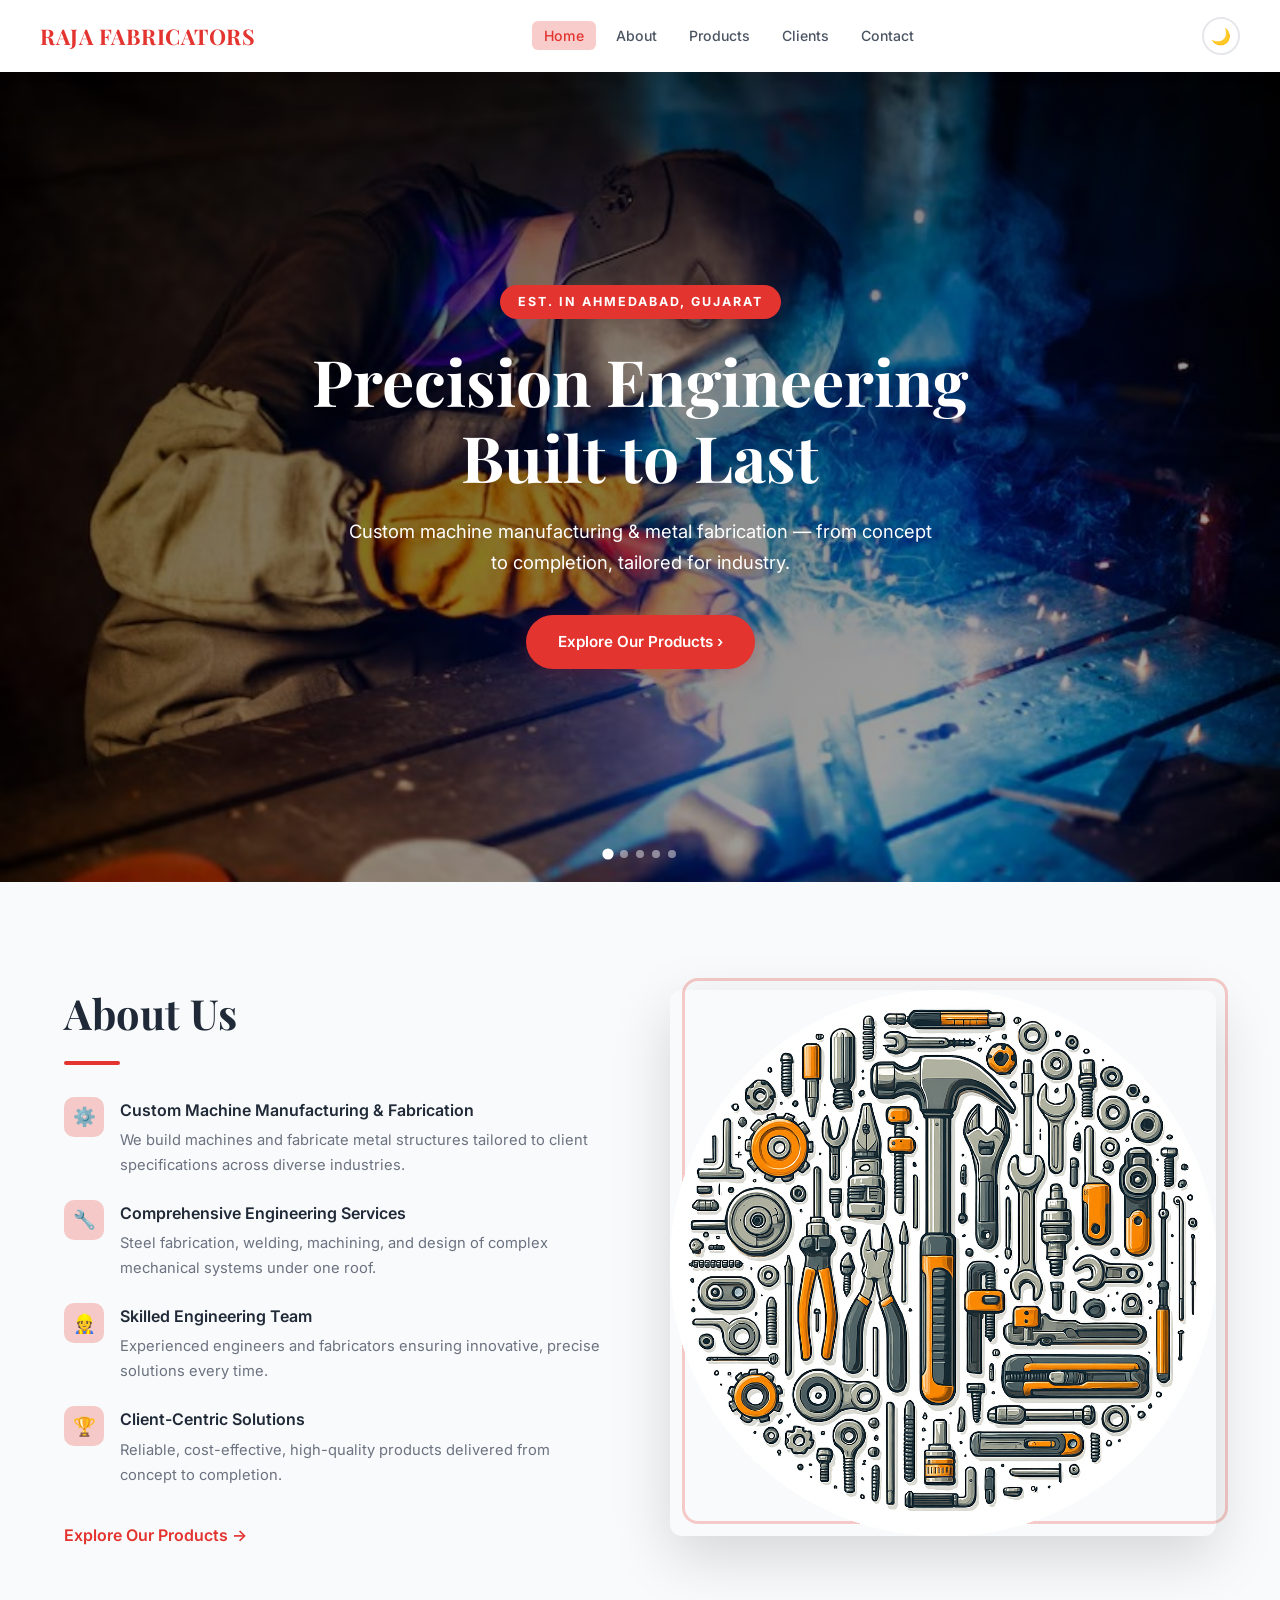
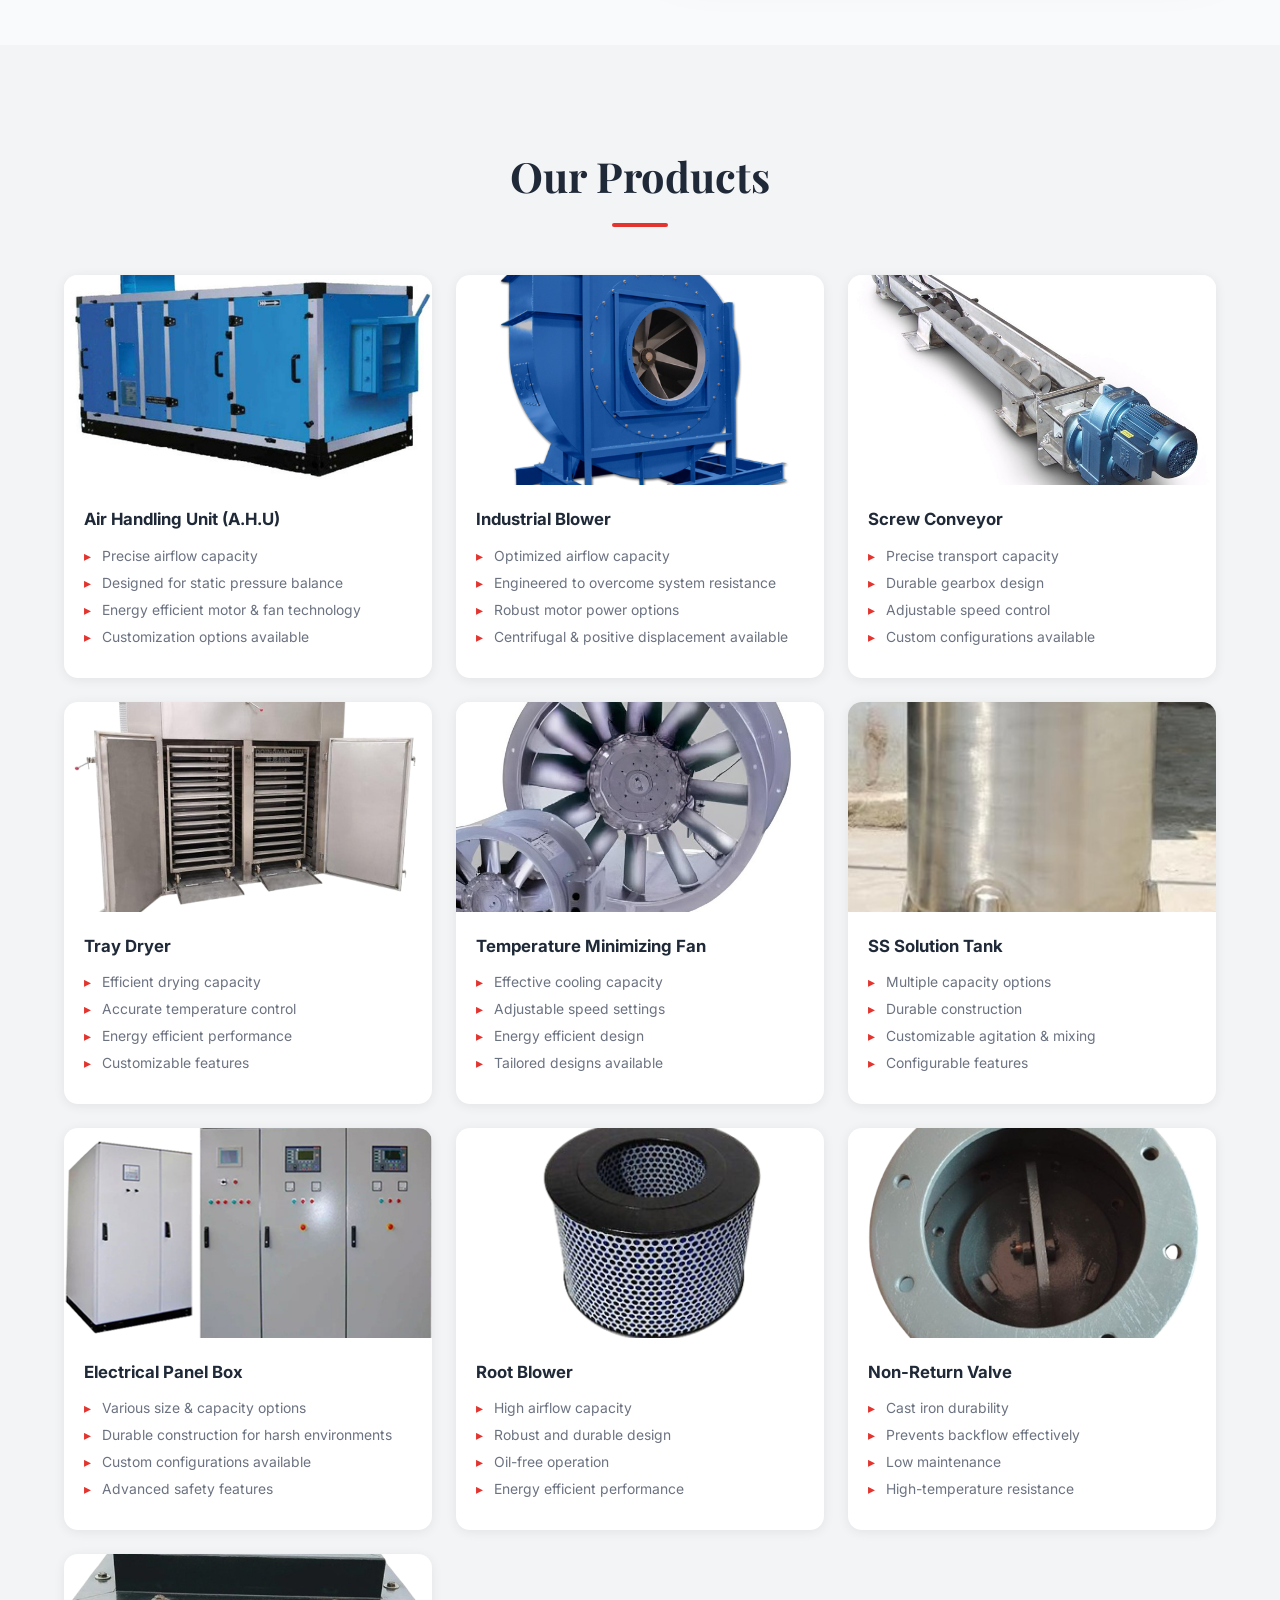
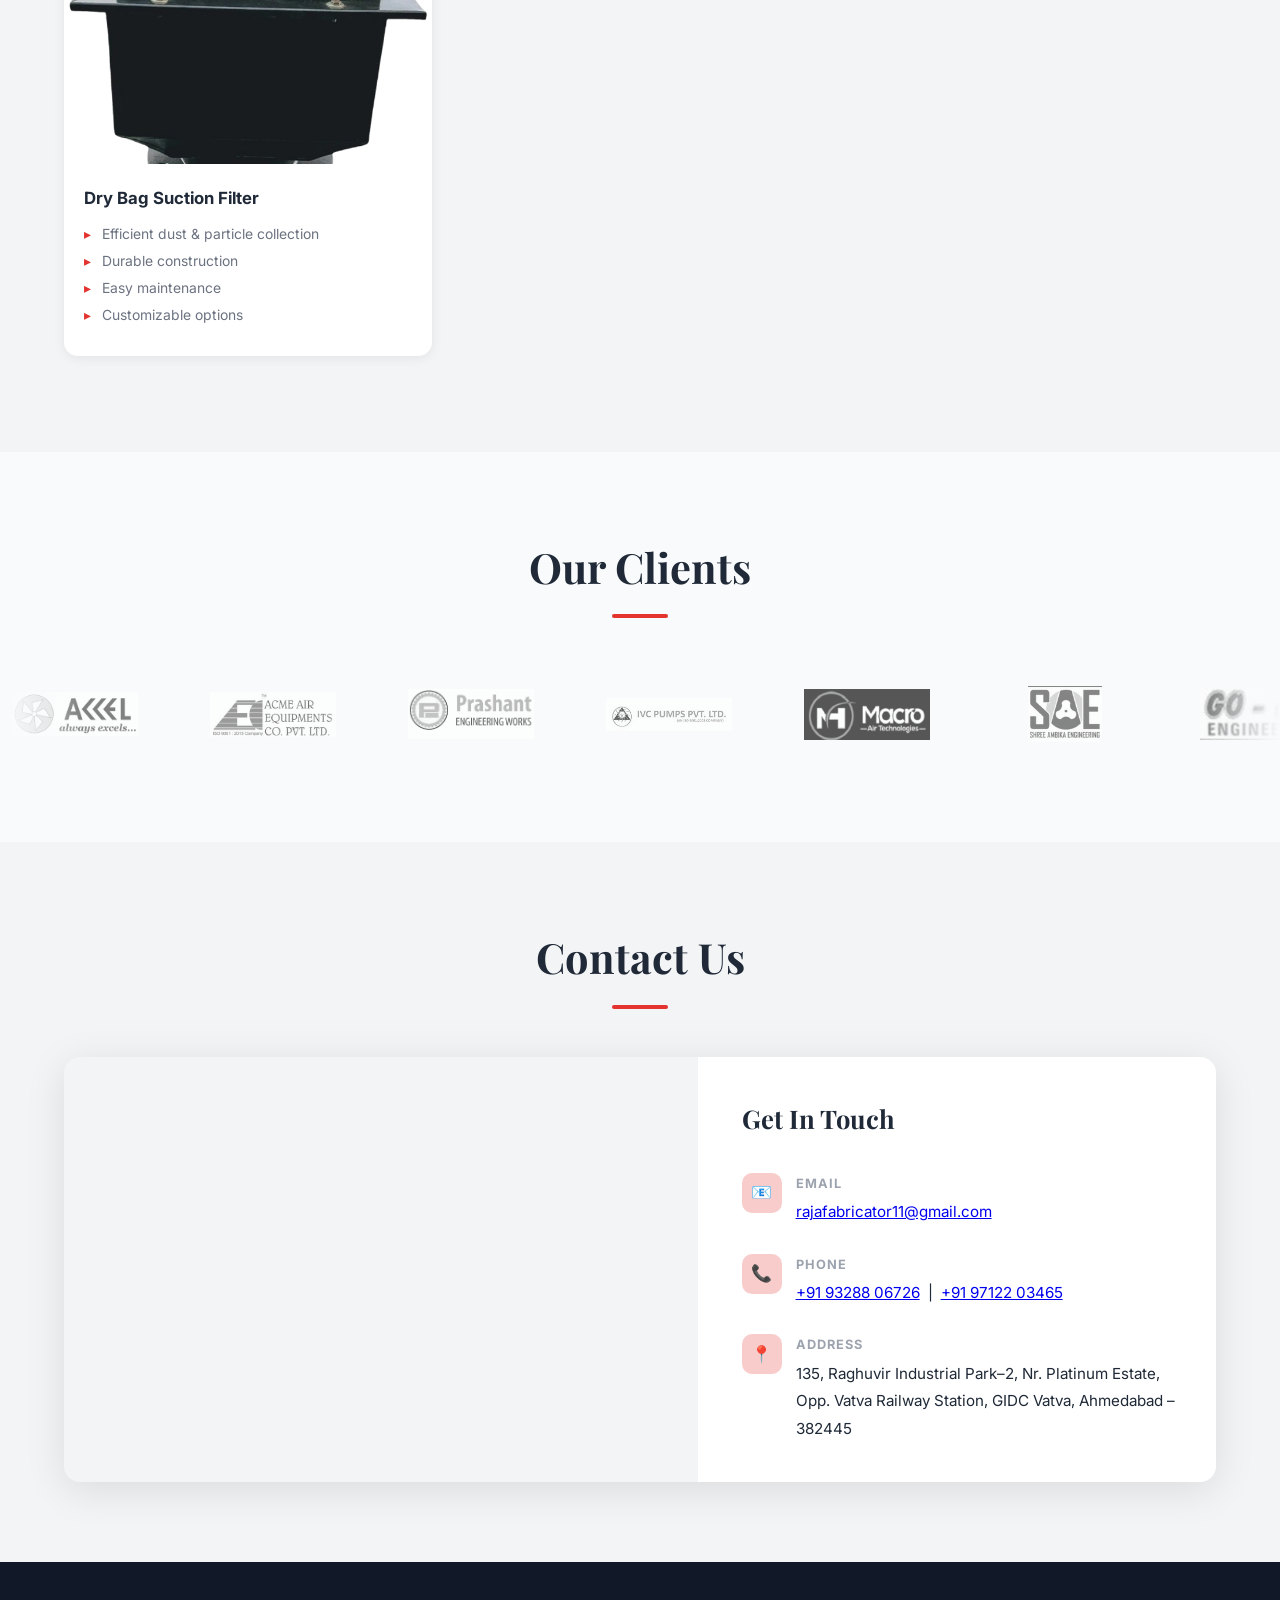
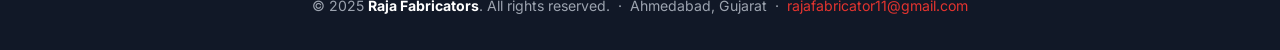
==== index.html @ 1216f152 "Remove unused assets and styles, including images, CSS files, and JavaScript files, to streamline th" ====
<!DOCTYPE html>
<html lang="en">
<head>
  <meta charset="UTF-8" />
  <meta name="viewport" content="width=device-width, initial-scale=1.0" />
  <title>Raja Fabricators – Custom Machine Manufacturing & Fabrication</title>
  <meta name="description" content="Raja Fabricators specialises in custom machine manufacturing, metal fabrication, and industrial equipment including AHUs, blowers, screw conveyors and more, based in Ahmedabad, Gujarat." />
  <link rel="icon" href="data/favicon.ico" />
  <link rel="preconnect" href="https://fonts.googleapis.com" />
  <link rel="preconnect" href="https://fonts.gstatic.com" crossorigin />
  <link href="https://fonts.googleapis.com/css2?family=Inter:wght@400;500;600;700&family=Playfair+Display:wght@700&display=swap" rel="stylesheet" />

  <style>
    /* =============================================
       RESET & BASE
    ============================================= */
    *, *::before, *::after { margin: 0; padding: 0; box-sizing: border-box; }
    html { scroll-behavior: smooth; font-size: 16px; }

    body {
      font-family: 'Inter', sans-serif;
      line-height: 1.7;
      background: #F9FAFB;
      color: #1F2937;
      transition: background 0.35s ease, color 0.35s ease;
    }
    body.dark {
      background: #111827;
      color: #F3F4F6;
    }

    /* =============================================
       CSS VARIABLES
    ============================================= */
    :root {
      --red: #E3342F;
      --red-dark: #C53030;
      --red-glow: rgba(227, 52, 47, 0.25);
      --nav-h: 72px;
    }

    /* =============================================
       UTILITY
    ============================================= */
    .container { max-width: 1200px; margin: 0 auto; padding: 0 24px; }
    .section-title {
      font-family: 'Playfair Display', serif;
      font-size: clamp(1.8rem, 4vw, 2.6rem);
      text-align: center;
      margin-bottom: 48px;
      position: relative;
    }
    .section-title::after {
      content: '';
      display: block;
      width: 56px;
      height: 4px;
      background: var(--red);
      border-radius: 4px;
      margin: 12px auto 0;
    }

    /* =============================================
       NAVBAR
    ============================================= */
    #navbar {
      position: fixed;
      top: 0; left: 0; width: 100%;
      height: var(--nav-h);
      display: flex;
      align-items: center;
      padding: 0 24px;
      z-index: 1000;
      background: rgba(255,255,255,0.92);
      backdrop-filter: blur(14px);
      -webkit-backdrop-filter: blur(14px);
      box-shadow: 0 1px 12px rgba(0,0,0,0.08);
      transition: background 0.35s ease, box-shadow 0.35s ease;
    }
    body.dark #navbar {
      background: rgba(17,24,39,0.92);
      box-shadow: 0 1px 12px rgba(0,0,0,0.4);
    }

    .nav-inner {
      display: flex;
      align-items: center;
      justify-content: space-between;
      width: 100%;
      max-width: 1200px;
      margin: 0 auto;
    }

    .nav-logo {
      font-family: 'Playfair Display', serif;
      font-size: 1.35rem;
      font-weight: 700;
      color: var(--red);
      letter-spacing: 0.5px;
      text-decoration: none;
    }

    .nav-links {
      list-style: none;
      display: flex;
      gap: 8px;
    }
    .nav-links a {
      text-decoration: none;
      font-size: 0.88rem;
      font-weight: 500;
      padding: 6px 12px;
      border-radius: 6px;
      color: #4B5563;
      transition: color 0.2s, background 0.2s;
    }
    body.dark .nav-links a { color: #D1D5DB; }
    .nav-links a:hover, .nav-links a.active {
      color: var(--red);
      background: var(--red-glow);
    }

    /* Theme toggle */
    #theme-btn {
      background: none;
      border: 2px solid #E5E7EB;
      border-radius: 50%;
      width: 38px; height: 38px;
      cursor: pointer;
      display: flex; align-items: center; justify-content: center;
      transition: border-color 0.2s, background 0.2s;
      font-size: 1rem;
      flex-shrink: 0;
    }
    body.dark #theme-btn { border-color: #374151; }
    #theme-btn:hover { border-color: var(--red); background: var(--red-glow); }

    /* Hamburger */
    #hamburger {
      display: none;
      flex-direction: column;
      justify-content: center;
      gap: 5px;
      background: none;
      border: none;
      cursor: pointer;
      padding: 4px;
    }
    #hamburger span {
      display: block;
      width: 22px; height: 2px;
      background: #4B5563;
      border-radius: 2px;
      transition: all 0.3s;
    }
    body.dark #hamburger span { background: #D1D5DB; }

    /* Mobile nav drawer */
    #mobile-nav {
      display: none;
      position: fixed;
      top: var(--nav-h); left: 0; width: 100%;
      background: rgba(255,255,255,0.97);
      backdrop-filter: blur(14px);
      z-index: 999;
      padding: 20px 24px 28px;
      box-shadow: 0 8px 24px rgba(0,0,0,0.1);
      animation: slideIn 0.25s ease;
    }
    body.dark #mobile-nav { background: rgba(17,24,39,0.97); }
    #mobile-nav.open { display: block; }
    @keyframes slideIn {
      from { opacity: 0; transform: translateY(-10px); }
      to { opacity: 1; transform: translateY(0); }
    }
    #mobile-nav a {
      display: block;
      padding: 12px 0;
      font-size: 1rem;
      font-weight: 500;
      color: #1F2937;
      text-decoration: none;
      border-bottom: 1px solid #F3F4F6;
    }
    body.dark #mobile-nav a { color: #F3F4F6; border-bottom-color: #374151; }
    #mobile-nav a:last-child { border-bottom: none; }

    @media (max-width: 768px) {
      .nav-links { display: none; }
      #hamburger { display: flex; }
    }

    /* =============================================
       HERO SLIDESHOW
    ============================================= */
    #home {
      position: relative;
      height: 90vh;
      min-height: 500px;
      overflow: hidden;
      margin-top: var(--nav-h);
    }

    .hero-slide {
      position: absolute;
      inset: 0;
      background-size: cover;
      background-position: center;
      opacity: 0;
      transition: opacity 1.2s ease;
    }
    .hero-slide.active { opacity: 1; }

    .hero-overlay {
      position: absolute;
      inset: 0;
      background: linear-gradient(135deg, rgba(0,0,0,0.62) 0%, rgba(0,0,0,0.3) 100%);
      display: flex;
      flex-direction: column;
      justify-content: center;
      align-items: center;
      text-align: center;
      padding: 0 24px;
      color: #fff;
    }

    .hero-badge {
      display: inline-block;
      background: var(--red);
      color: #fff;
      font-size: 0.78rem;
      font-weight: 700;
      letter-spacing: 2px;
      text-transform: uppercase;
      padding: 6px 18px;
      border-radius: 100px;
      margin-bottom: 24px;
      animation: fadeInDown 0.8s ease 0.2s both;
    }

    .hero-overlay h1 {
      font-family: 'Playfair Display', serif;
      font-size: clamp(2rem, 6vw, 4rem);
      line-height: 1.2;
      margin-bottom: 20px;
      animation: fadeInDown 0.8s ease 0.4s both;
    }

    .hero-overlay p {
      font-size: clamp(0.95rem, 2vw, 1.15rem);
      max-width: 600px;
      opacity: 0.9;
      margin-bottom: 36px;
      animation: fadeInDown 0.8s ease 0.6s both;
    }

    .hero-cta {
      display: inline-flex;
      align-items: center;
      gap: 8px;
      background: var(--red);
      color: #fff;
      text-decoration: none;
      font-weight: 600;
      font-size: 0.95rem;
      padding: 14px 32px;
      border-radius: 100px;
      box-shadow: 0 4px 20px var(--red-glow);
      transition: background 0.3s, transform 0.2s, box-shadow 0.3s;
      animation: fadeInDown 0.8s ease 0.8s both;
    }
    .hero-cta:hover { background: var(--red-dark); transform: translateY(-2px); box-shadow: 0 8px 28px var(--red-glow); }

    /* Slide indicators */
    .hero-dots {
      position: absolute;
      bottom: 24px;
      left: 50%;
      transform: translateX(-50%);
      display: flex;
      gap: 8px;
    }
    .hero-dot {
      width: 8px; height: 8px;
      border-radius: 50%;
      background: rgba(255,255,255,0.45);
      cursor: pointer;
      border: none;
      transition: background 0.3s, transform 0.3s;
    }
    .hero-dot.active { background: #fff; transform: scale(1.4); }

    @keyframes fadeInDown {
      from { opacity: 0; transform: translateY(-24px); }
      to { opacity: 1; transform: translateY(0); }
    }

    /* =============================================
       ABOUT
    ============================================= */
    #about {
      padding: 96px 0;
    }

    .about-grid {
      display: grid;
      grid-template-columns: 1fr 1fr;
      gap: 60px;
      align-items: center;
    }
    @media (max-width: 820px) {
      .about-grid { grid-template-columns: 1fr; gap: 40px; }
      .about-img-wrap { order: -1; }
    }

    .about-text h2 { margin-bottom: 32px; text-align: left; }
    .about-text h2::after { margin: 12px 0 0; }

    .about-item {
      display: flex;
      gap: 16px;
      margin-bottom: 22px;
    }
    .about-icon {
      flex-shrink: 0;
      width: 40px; height: 40px;
      background: var(--red-glow);
      border-radius: 10px;
      display: flex; align-items: center; justify-content: center;
      font-size: 1.15rem;
    }
    .about-item-text strong { display: block; margin-bottom: 4px; font-weight: 600; }
    .about-item-text p { font-size: 0.92rem; color: #6B7280; }
    body.dark .about-item-text p { color: #9CA3AF; }

    .about-link {
      display: inline-flex;
      align-items: center;
      gap: 6px;
      color: var(--red);
      font-weight: 600;
      text-decoration: none;
      margin-top: 12px;
      transition: gap 0.2s;
    }
    .about-link:hover { gap: 10px; }

    .about-img-wrap {
      position: relative;
    }
    .about-img-wrap::before {
      content: '';
      position: absolute;
      inset: -12px -12px 12px 12px;
      border: 3px solid var(--red);
      border-radius: 16px;
      opacity: 0.25;
    }
    .about-img-wrap img {
      width: 100%;
      border-radius: 12px;
      display: block;
      box-shadow: 0 20px 60px rgba(0,0,0,0.15);
      position: relative;
    }

    /* =============================================
       PRODUCTS
    ============================================= */
    #products {
      padding: 96px 0;
      background: #F3F4F6;
      transition: background 0.35s ease;
    }
    body.dark #products { background: #1F2937; }

    .product-grid {
      display: grid;
      grid-template-columns: repeat(auto-fill, minmax(300px, 1fr));
      gap: 24px;
    }

    .product-card {
      background: #fff;
      border-radius: 14px;
      overflow: hidden;
      box-shadow: 0 2px 12px rgba(0,0,0,0.07);
      transition: transform 0.3s ease, box-shadow 0.3s ease;
      display: flex;
      flex-direction: column;
    }
    body.dark .product-card { background: #1a2433; }

    .product-card:hover {
      transform: translateY(-8px);
      box-shadow: 0 16px 40px rgba(0,0,0,0.14);
    }

    .product-card img {
      width: 100%;
      height: 210px;
      object-fit: cover;
      object-position: center;
    }

    .card-body {
      padding: 20px 20px 24px;
      flex: 1;
      display: flex;
      flex-direction: column;
    }

    .card-body h3 {
      font-size: 1.05rem;
      font-weight: 700;
      margin-bottom: 12px;
      color: inherit;
    }

    .card-features {
      list-style: none;
      flex: 1;
    }
    .card-features li {
      position: relative;
      padding-left: 18px;
      font-size: 0.87rem;
      color: #6B7280;
      margin-bottom: 6px;
      line-height: 1.5;
    }
    body.dark .card-features li { color: #9CA3AF; }
    .card-features li::before {
      content: '▸';
      position: absolute;
      left: 0;
      color: var(--red);
      font-size: 0.85rem;
    }

    /* =============================================
       CLIENTS
    ============================================= */
    #clients {
      padding: 80px 0;
      overflow: hidden;
    }

    .clients-track-outer {
      overflow: hidden;
      position: relative;
    }
    .clients-track-outer::before,
    .clients-track-outer::after {
      content: '';
      position: absolute;
      top: 0; bottom: 0;
      width: 80px;
      z-index: 2;
    }
    .clients-track-outer::before {
      left: 0;
      background: linear-gradient(to right, #F9FAFB, transparent);
    }
    .clients-track-outer::after {
      right: 0;
      background: linear-gradient(to left, #F9FAFB, transparent);
    }
    body.dark .clients-track-outer::before { background: linear-gradient(to right, #111827, transparent); }
    body.dark .clients-track-outer::after  { background: linear-gradient(to left, #111827, transparent); }

    .clients-track {
      display: flex;
      width: max-content;
      animation: scrollClients 22s linear infinite;
      gap: 48px;
      padding: 12px 0;
    }
    .clients-track:hover { animation-play-state: paused; }

    .client-item {
      flex-shrink: 0;
      display: flex;
      align-items: center;
      justify-content: center;
      width: 150px;
      height: 72px;
      padding: 8px 12px;
    }
    .client-item img {
      max-width: 100%;
      max-height: 100%;
      object-fit: contain;
      filter: grayscale(1);
      opacity: 0.65;
      transition: filter 0.3s, opacity 0.3s;
    }
    .client-item img:hover { filter: grayscale(0); opacity: 1; }

    @keyframes scrollClients {
      0%   { transform: translateX(0); }
      100% { transform: translateX(-50%); }
    }

    /* =============================================
       CONTACT
    ============================================= */
    #contact {
      padding: 0 0 80px;
      background: #F3F4F6;
      transition: background 0.35s ease;
    }
    body.dark #contact { background: #1F2937; }

    .contact-heading { padding-top: 80px; }

    .contact-flex {
      display: grid;
      grid-template-columns: 1.1fr 0.9fr;
      gap: 0;
      border-radius: 16px;
      overflow: hidden;
      box-shadow: 0 8px 40px rgba(0,0,0,0.1);
    }
    @media (max-width: 820px) {
      .contact-flex { grid-template-columns: 1fr; }
    }

    .contact-map { height: 380px; }
    .contact-map iframe { width: 100%; height: 100%; border: none; display: block; }

    .contact-info {
      background: #fff;
      padding: 40px 40px 40px 44px;
      display: flex;
      flex-direction: column;
      justify-content: center;
      gap: 28px;
    }
    body.dark .contact-info { background: #1a2433; }

    .contact-info h3 {
      font-family: 'Playfair Display', serif;
      font-size: 1.6rem;
      margin-bottom: 4px;
    }

    .contact-detail {
      display: flex;
      gap: 14px;
      align-items: flex-start;
    }
    .contact-detail-icon {
      width: 40px; height: 40px;
      background: var(--red-glow);
      border-radius: 10px;
      display: flex; align-items: center; justify-content: center;
      flex-shrink: 0;
      font-size: 1.05rem;
    }
    .contact-detail-text strong { display: block; font-size: 0.8rem; text-transform: uppercase; letter-spacing: 1px; color: #9CA3AF; margin-bottom: 4px; }
    .contact-detail-text span { font-size: 0.95rem; }

    /* =============================================
       FOOTER
    ============================================= */
    footer {
      background: #111827;
      color: #9CA3AF;
      padding: 32px 24px;
      text-align: center;
      font-size: 0.88rem;
    }
    footer a { color: var(--red); text-decoration: none; }

    /* =============================================
       SCROLL TO TOP
    ============================================= */
    #scroll-top {
      position: fixed;
      bottom: 28px; right: 28px;
      z-index: 900;
      width: 46px; height: 46px;
      background: var(--red);
      color: #fff;
      border: none;
      border-radius: 50%;
      cursor: pointer;
      font-size: 1.2rem;
      display: flex; align-items: center; justify-content: center;
      box-shadow: 0 4px 16px var(--red-glow);
      opacity: 0;
      transform: translateY(16px);
      transition: opacity 0.3s, transform 0.3s, background 0.3s;
      pointer-events: none;
    }
    #scroll-top.visible { opacity: 1; transform: translateY(0); pointer-events: auto; }
    #scroll-top:hover { background: var(--red-dark); }

    /* =============================================
       REVEAL ANIMATIONS
    ============================================= */
    .reveal {
      opacity: 0;
      transform: translateY(32px);
      transition: opacity 0.6s ease, transform 0.6s ease;
    }
    .reveal.visible { opacity: 1; transform: translateY(0); }
  </style>
</head>
<body class="light">

  <!-- =============================================
       NAVBAR
  ============================================= -->
  <nav id="navbar" role="navigation" aria-label="Main navigation">
    <div class="nav-inner">
      <a href="#home" class="nav-logo">RAJA FABRICATORS</a>
      <ul class="nav-links" id="nav-links">
        <li><a href="#home"     id="nl-home">Home</a></li>
        <li><a href="#about"    id="nl-about">About</a></li>
        <li><a href="#products" id="nl-products">Products</a></li>
        <li><a href="#clients"  id="nl-clients">Clients</a></li>
        <li><a href="#contact"  id="nl-contact">Contact</a></li>
      </ul>
      <div style="display:flex;gap:10px;align-items:center;">
        <button id="theme-btn" aria-label="Toggle dark mode">🌙</button>
        <button id="hamburger" aria-label="Open menu" aria-expanded="false">
          <span></span><span></span><span></span>
        </button>
      </div>
    </div>
  </nav>

  <!-- Mobile nav -->
  <div id="mobile-nav" aria-hidden="true">
    <a href="#home"     onclick="closeMobile()">Home</a>
    <a href="#about"    onclick="closeMobile()">About</a>
    <a href="#products" onclick="closeMobile()">Products</a>
    <a href="#clients"  onclick="closeMobile()">Clients</a>
    <a href="#contact"  onclick="closeMobile()">Contact</a>
  </div>

  <!-- =============================================
       HERO
  ============================================= -->
  <section id="home" aria-label="Hero">

    <div class="hero-slide active" style="background-image:url('data/raja_pic_1.jpg')"></div>
    <div class="hero-slide"        style="background-image:url('data/raja_pic_2.jpg')"></div>
    <div class="hero-slide"        style="background-image:url('data/raja_pic_3.jpg')"></div>
    <div class="hero-slide"        style="background-image:url('data/raja_pic_4.jpg')"></div>
    <div class="hero-slide"        style="background-image:url('data/raja_pic_5.jpg')"></div>

    <div class="hero-overlay">
      <span class="hero-badge">Est. in Ahmedabad, Gujarat</span>
      <h1>Precision Engineering<br>Built to Last</h1>
      <p>Custom machine manufacturing &amp; metal fabrication — from concept to completion, tailored for industry.</p>
      <a href="#products" class="hero-cta">Explore Our Products ›</a>
    </div>

    <div class="hero-dots" aria-label="Slideshow navigation">
      <button class="hero-dot active" data-idx="0" aria-label="Slide 1"></button>
      <button class="hero-dot"        data-idx="1" aria-label="Slide 2"></button>
      <button class="hero-dot"        data-idx="2" aria-label="Slide 3"></button>
      <button class="hero-dot"        data-idx="3" aria-label="Slide 4"></button>
      <button class="hero-dot"        data-idx="4" aria-label="Slide 5"></button>
    </div>
  </section>

  <!-- =============================================
       ABOUT
  ============================================= -->
  <section id="about">
    <div class="container">
      <div class="about-grid">
        <!-- Text -->
        <div class="about-text reveal">
          <h2 class="section-title">About Us</h2>

          <div class="about-item">
            <div class="about-icon">⚙️</div>
            <div class="about-item-text">
              <strong>Custom Machine Manufacturing &amp; Fabrication</strong>
              <p>We build machines and fabricate metal structures tailored to client specifications across diverse industries.</p>
            </div>
          </div>

          <div class="about-item">
            <div class="about-icon">🔧</div>
            <div class="about-item-text">
              <strong>Comprehensive Engineering Services</strong>
              <p>Steel fabrication, welding, machining, and design of complex mechanical systems under one roof.</p>
            </div>
          </div>

          <div class="about-item">
            <div class="about-icon">👷</div>
            <div class="about-item-text">
              <strong>Skilled Engineering Team</strong>
              <p>Experienced engineers and fabricators ensuring innovative, precise solutions every time.</p>
            </div>
          </div>

          <div class="about-item">
            <div class="about-icon">🏆</div>
            <div class="about-item-text">
              <strong>Client-Centric Solutions</strong>
              <p>Reliable, cost-effective, high-quality products delivered from concept to completion.</p>
            </div>
          </div>

          <a href="#products" class="about-link">Explore Our Products →</a>
        </div>

        <!-- Image -->
        <div class="about-img-wrap reveal">
          <img src="data/circle_cropped_image.png" alt="Raja Fabricators workshop" loading="lazy" />
        </div>
      </div>
    </div>
  </section>

  <!-- =============================================
       PRODUCTS
  ============================================= -->
  <section id="products">
    <div class="container">
      <h2 class="section-title reveal">Our Products</h2>
      <div class="product-grid" id="product-grid">
        <!-- Cards injected by JS -->
      </div>
    </div>
  </section>

  <!-- =============================================
       CLIENTS
  ============================================= -->
  <section id="clients">
    <div class="container">
      <h2 class="section-title reveal">Our Clients</h2>
    </div>
    <div class="clients-track-outer">
      <div class="clients-track" id="clients-track">
        <!-- Items injected by JS (doubled for seamless loop) -->
      </div>
    </div>
  </section>

  <!-- =============================================
       CONTACT
  ============================================= -->
  <section id="contact">
    <div class="container contact-heading">
      <h2 class="section-title reveal">Contact Us</h2>
    </div>
    <div class="container">
      <div class="contact-flex reveal">
        <!-- Map -->
        <div class="contact-map">
          <iframe
            title="Raja Fabricators location"
            src="https://www.google.com/maps/embed?pb=!1m18!1m12!1m3!1d3673.756124206287!2d72.62506067513856!3d22.95920697921827!2m3!1f0!2f0!3f0!3m2!1i1024!2i768!4f13.1!3m3!1m2!1s0x395e88b9f9cd615d%3A0x6cd7f2b97a19b13!2sRaghuveer%20Industrial%20Park%2C%202%2C%20Dibiyapur%2C%20Vatva%20GIDC%2C%20Ahmedabad%2C%20Gujarat%20382445!5e0!3m2!1sen!2sin!4v1742736821420!5m2!1sen!2sin"
            allowfullscreen=""
            loading="lazy"
            referrerpolicy="no-referrer-when-downgrade">
          </iframe>
        </div>

        <!-- Info -->
        <div class="contact-info">
          <h3>Get In Touch</h3>

          <div class="contact-detail">
            <div class="contact-detail-icon">📧</div>
            <div class="contact-detail-text">
              <strong>Email</strong>
              <span><a href="mailto:rajafabricator11@gmail.com">rajafabricator11@gmail.com</a></span>
            </div>
          </div>

          <div class="contact-detail">
            <div class="contact-detail-icon">📞</div>
            <div class="contact-detail-text">
              <strong>Phone</strong>
              <span>
                <a href="tel:+919328806726">+91 93288 06726</a> &nbsp;|&nbsp;
                <a href="tel:+919712203465">+91 97122 03465</a>
              </span>
            </div>
          </div>

          <div class="contact-detail">
            <div class="contact-detail-icon">📍</div>
            <div class="contact-detail-text">
              <strong>Address</strong>
              <span>135, Raghuvir Industrial Park–2, Nr. Platinum Estate, Opp. Vatva Railway Station, GIDC Vatva, Ahmedabad – 382445</span>
            </div>
          </div>
        </div>
      </div>
    </div>
  </section>

  <!-- =============================================
       FOOTER
  ============================================= -->
  <footer>
    <p>© 2025 <strong style="color:#fff;">Raja Fabricators</strong>. All rights reserved. &nbsp;·&nbsp; Ahmedabad, Gujarat &nbsp;·&nbsp; <a href="mailto:rajafabricator11@gmail.com">rajafabricator11@gmail.com</a></p>
  </footer>

  <!-- Scroll to top button -->
  <button id="scroll-top" aria-label="Scroll to top">↑</button>


  <!-- =============================================
       JAVASCRIPT
  ============================================= -->
  <script>
    /* -------- DATA -------- */
    const products = [
      {
        title: 'Air Handling Unit (A.H.U)',
        image: 'data/AHU.png',
        features: ['Precise airflow capacity', 'Designed for static pressure balance', 'Energy efficient motor & fan technology', 'Customization options available']
      },
      {
        title: 'Industrial Blower',
        image: 'data/Industrial_Blower.png',
        features: ['Optimized airflow capacity', 'Engineered to overcome system resistance', 'Robust motor power options', 'Centrifugal & positive displacement available']
      },
      {
        title: 'Screw Conveyor',
        image: 'data/screw_conver_1.jpg',
        features: ['Precise transport capacity', 'Durable gearbox design', 'Adjustable speed control', 'Custom configurations available']
      },
      {
        title: 'Tray Dryer',
        image: 'data/Tray_dyrer.png',
        features: ['Efficient drying capacity', 'Accurate temperature control', 'Energy efficient performance', 'Customizable features']
      },
      {
        title: 'Temperature Minimizing Fan',
        image: 'data/Temp_minizing_fan.jpg',
        features: ['Effective cooling capacity', 'Adjustable speed settings', 'Energy efficient design', 'Tailored designs available']
      },
      {
        title: 'SS Solution Tank',
        image: 'data/ss_solution_tank.jpg',
        features: ['Multiple capacity options', 'Durable construction', 'Customizable agitation & mixing', 'Configurable features']
      },
      {
        title: 'Electrical Panel Box',
        image: 'data/electrical_panel_box_1.png',
        features: ['Various size & capacity options', 'Durable construction for harsh environments', 'Custom configurations available', 'Advanced safety features']
      },
      {
        title: 'Root Blower',
        image: 'data/root_blower_1.png',
        features: ['High airflow capacity', 'Robust and durable design', 'Oil-free operation', 'Energy efficient performance']
      },
      {
        title: 'Non-Return Valve',
        image: 'data/nrv.png',
        features: ['Cast iron durability', 'Prevents backflow effectively', 'Low maintenance', 'High-temperature resistance']
      },
      {
        title: 'Dry Bag Suction Filter',
        image: 'data/dry_bag_suction.png',
        features: ['Efficient dust & particle collection', 'Durable construction', 'Easy maintenance', 'Customizable options']
      },
    ];

    const clients = [
      { name: 'Air Control & Chemical', logo: 'data/Logos/Air control & chemical.jpeg' },
      { name: 'ACME Air',               logo: 'data/Logos/Acme Air equipments.jpg' },
      { name: 'Prashant',               logo: 'data/Logos/Prashant logo.png' },
      { name: 'IVC Pumps',              logo: 'data/Logos/ivc pumps.jpg' },
      { name: 'Macro',                  logo: 'data/Logos/macro_black.png' },
      { name: 'Shree Ambica',           logo: 'data/Logos/Shree ambica engineering.png' },
      { name: 'Go Air Engineering',     logo: 'data/Logos/Go air Engineering.png' },
      { name: 'Limboj',                 logo: 'data/Logos/limboj.png' },
    ];

    /* -------- RENDER PRODUCTS -------- */
    const grid = document.getElementById('product-grid');
    products.forEach(p => {
      const card = document.createElement('article');
      card.className = 'product-card reveal';
      card.innerHTML = `
        <img src="${p.image}" alt="${p.title}" loading="lazy" />
        <div class="card-body">
          <h3>${p.title}</h3>
          <ul class="card-features">${p.features.map(f => `<li>${f}</li>`).join('')}</ul>
        </div>`;
      grid.appendChild(card);
    });

    /* -------- RENDER CLIENTS (doubled for seamless loop) -------- */
    const track = document.getElementById('clients-track');
    const doubled = [...clients, ...clients];
    doubled.forEach(c => {
      const el = document.createElement('div');
      el.className = 'client-item';
      el.innerHTML = `<img src="${c.logo}" alt="${c.name}" loading="lazy" />`;
      track.appendChild(el);
    });

    /* -------- HERO SLIDESHOW -------- */
    const slides = document.querySelectorAll('.hero-slide');
    const dots   = document.querySelectorAll('.hero-dot');
    let current  = 0;
    let autoTimer;

    function goTo(idx) {
      slides[current].classList.remove('active');
      dots[current].classList.remove('active');
      current = idx;
      slides[current].classList.add('active');
      dots[current].classList.add('active');
    }

    function nextSlide() {
      goTo((current + 1) % slides.length);
    }

    function startAuto() {
      autoTimer = setInterval(nextSlide, 4500);
    }
    startAuto();

    dots.forEach(dot => {
      dot.addEventListener('click', () => {
        clearInterval(autoTimer);
        goTo(parseInt(dot.dataset.idx));
        startAuto();
      });
    });

    /* -------- DARK / LIGHT MODE -------- */
    const themeBtn = document.getElementById('theme-btn');
    let isDark = false;

    function applyTheme() {
      document.body.classList.toggle('dark', isDark);
      themeBtn.textContent = isDark ? '☀️' : '🌙';
      themeBtn.setAttribute('aria-label', isDark ? 'Switch to light mode' : 'Switch to dark mode');
      localStorage.setItem('rfTheme', isDark ? 'dark' : 'light');
    }

    // Restore saved preference
    if (localStorage.getItem('rfTheme') === 'dark') { isDark = true; applyTheme(); }

    themeBtn.addEventListener('click', () => { isDark = !isDark; applyTheme(); });

    /* -------- MOBILE MENU -------- */
    const hamburger  = document.getElementById('hamburger');
    const mobileNav  = document.getElementById('mobile-nav');

    hamburger.addEventListener('click', () => {
      const open = mobileNav.classList.toggle('open');
      hamburger.setAttribute('aria-expanded', open);
      mobileNav.setAttribute('aria-hidden', !open);
    });

    function closeMobile() {
      mobileNav.classList.remove('open');
      hamburger.setAttribute('aria-expanded', 'false');
      mobileNav.setAttribute('aria-hidden', 'true');
    }

    /* -------- ACTIVE NAV LINK -------- */
    const sections  = ['home','about','products','clients','contact'];
    const navLinks  = {};
    sections.forEach(s => { navLinks[s] = document.getElementById(`nl-${s}`); });

    function updateNav() {
      const scrollY = window.scrollY + 120;
      sections.slice().reverse().forEach(s => {
        const el = document.getElementById(s);
        if (el && scrollY >= el.offsetTop) {
          Object.values(navLinks).forEach(a => a && a.classList.remove('active'));
          navLinks[s] && navLinks[s].classList.add('active');
        }
      });
    }

    /* -------- SCROLL TO TOP -------- */
    const scrollTopBtn = document.getElementById('scroll-top');
    scrollTopBtn.addEventListener('click', () => window.scrollTo({ top: 0, behavior: 'smooth' }));

    /* -------- REVEAL ON SCROLL -------- */
    const revealEls = document.querySelectorAll('.reveal');
    const observer  = new IntersectionObserver((entries) => {
      entries.forEach(e => { if (e.isIntersecting) { e.target.classList.add('visible'); observer.unobserve(e.target); } });
    }, { threshold: 0.12 });
    revealEls.forEach(el => observer.observe(el));

    /* -------- SCROLL EVENT -------- */
    window.addEventListener('scroll', () => {
      scrollTopBtn.classList.toggle('visible', window.scrollY > 400);
      updateNav();
    }, { passive: true });

    updateNav();
  </script>
</body>
</html>
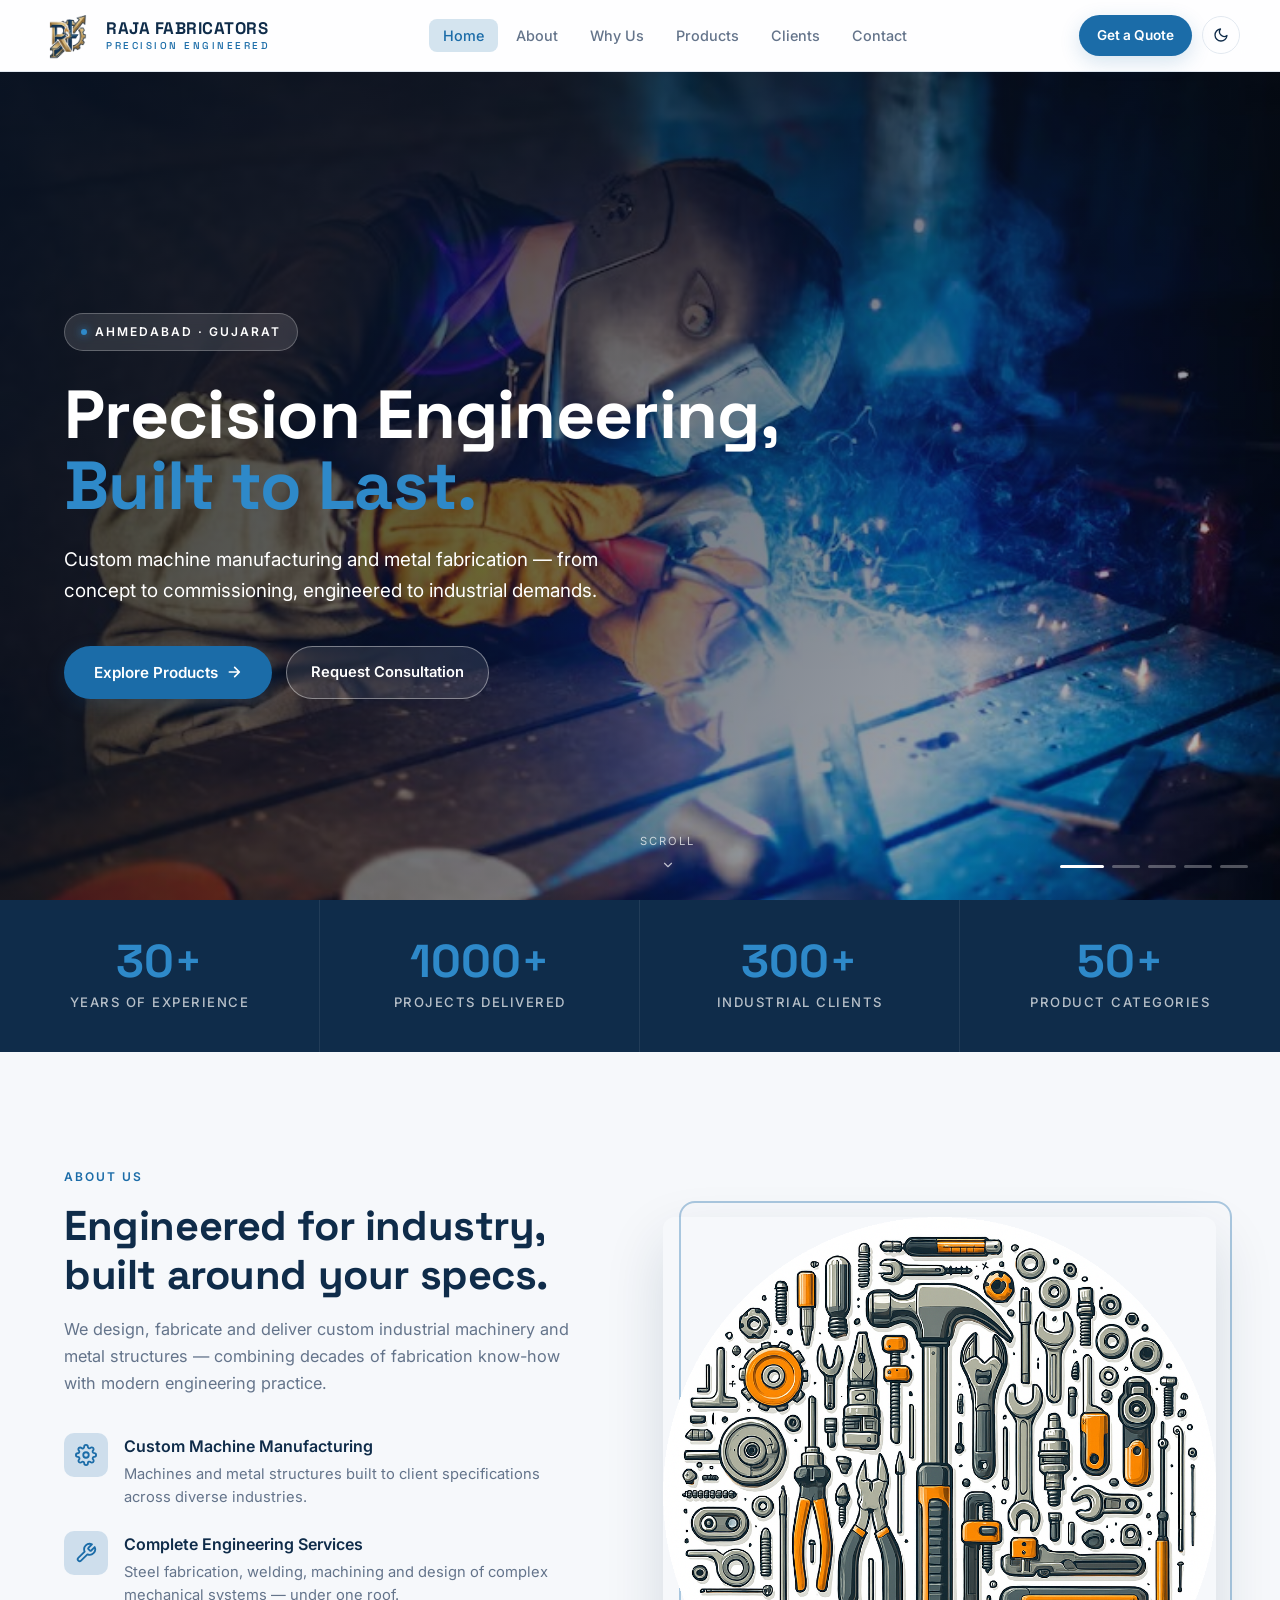
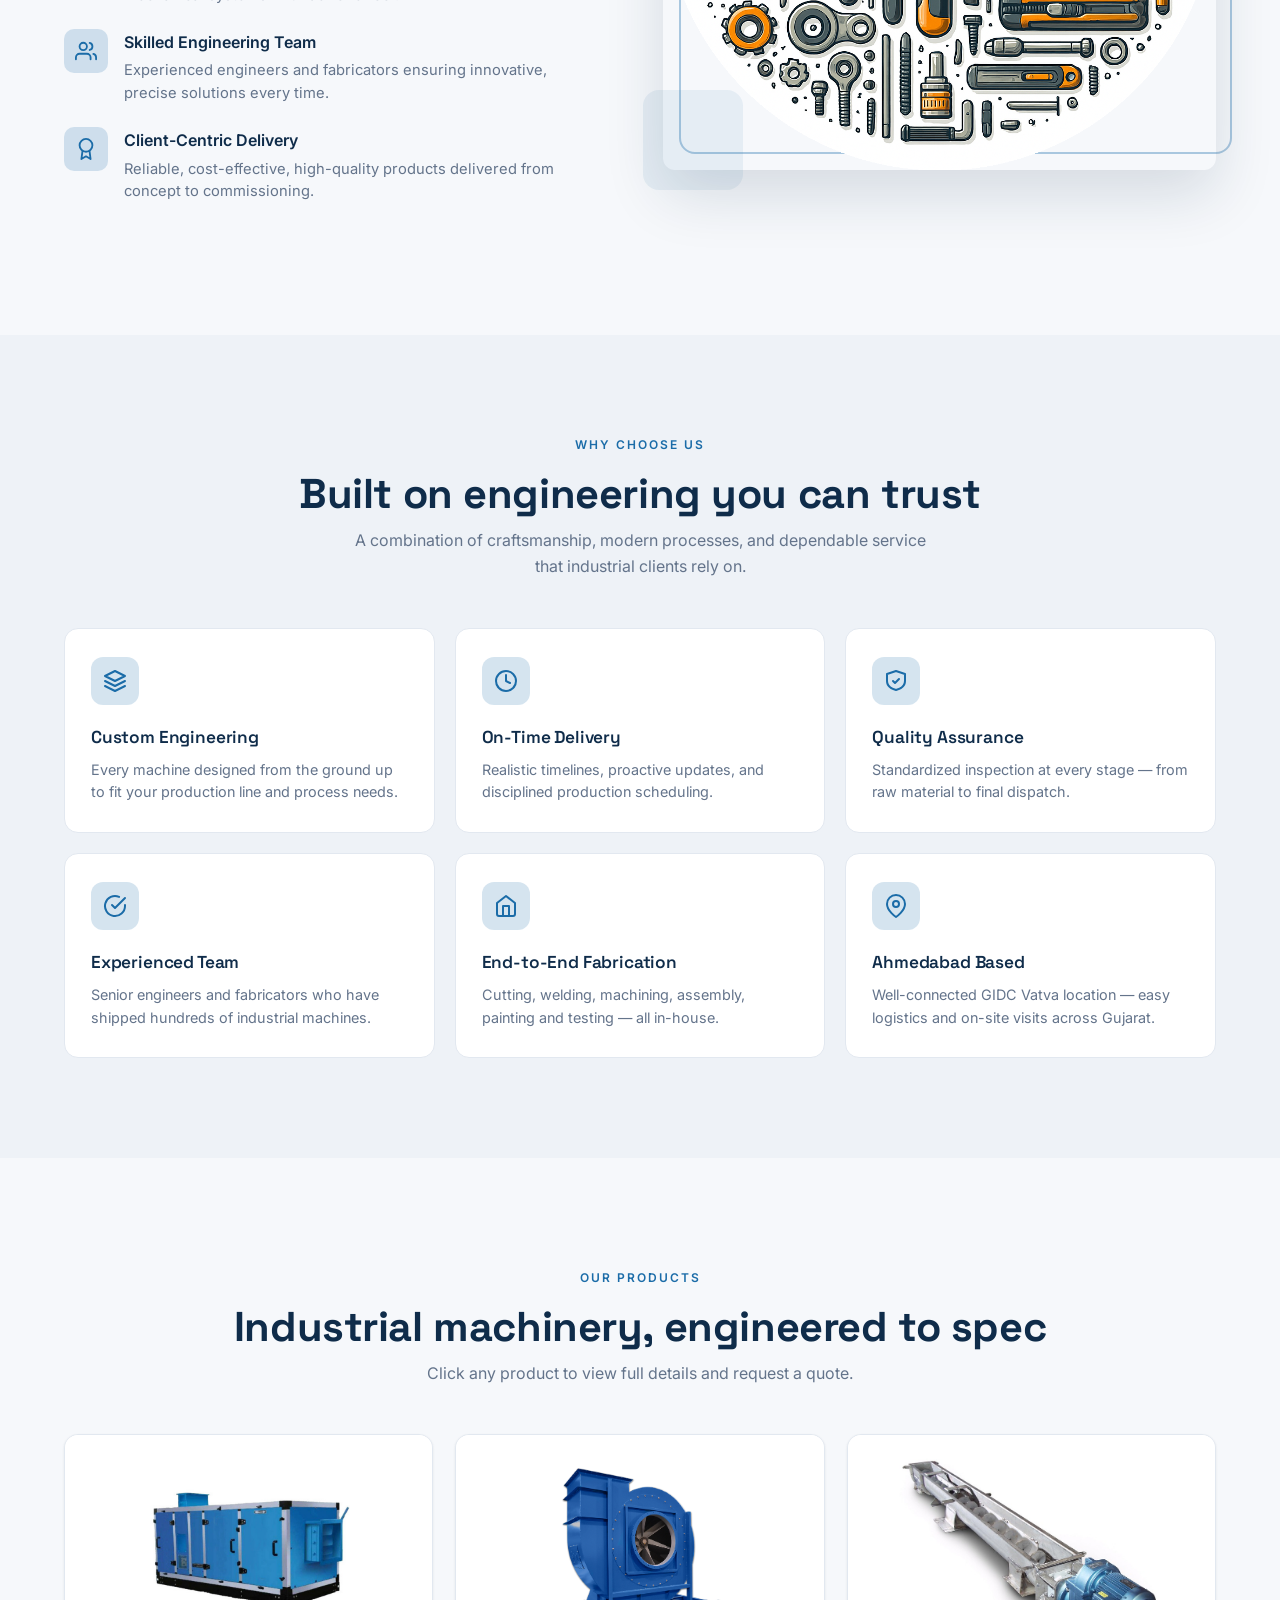
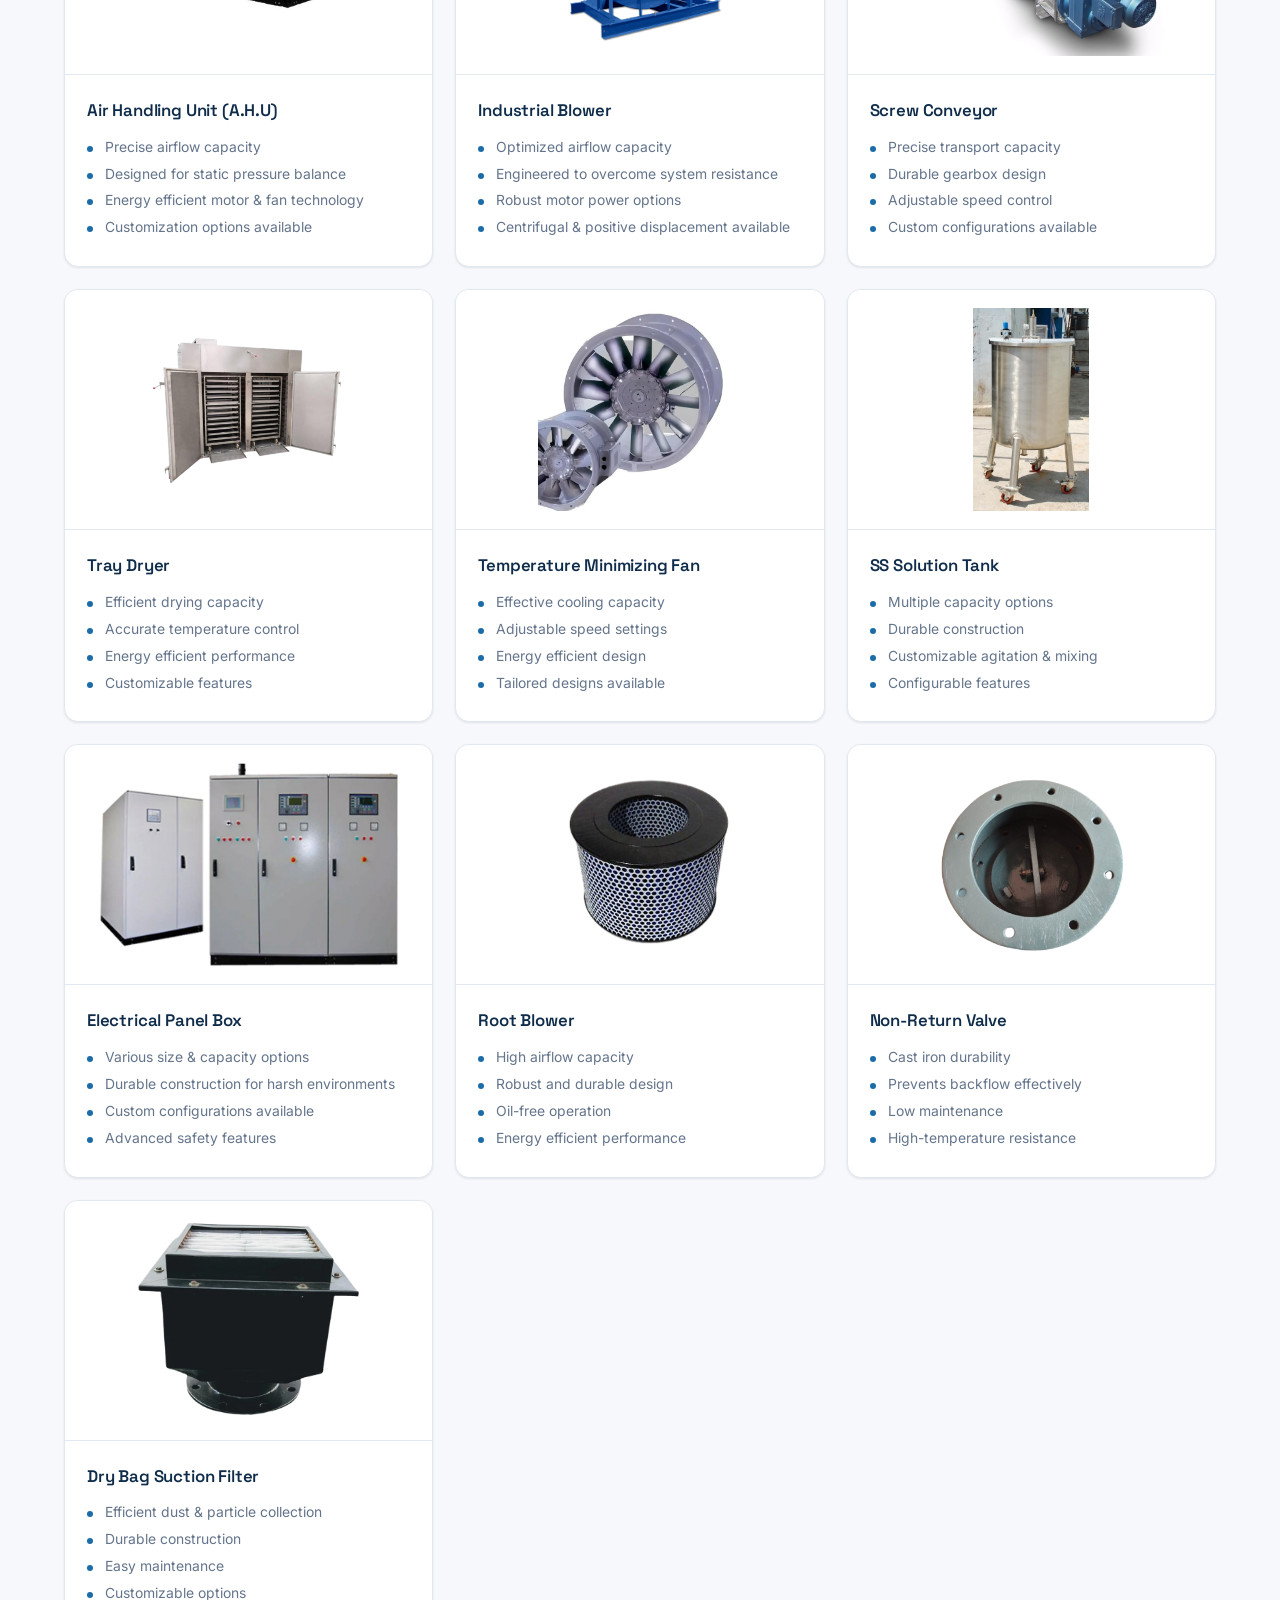
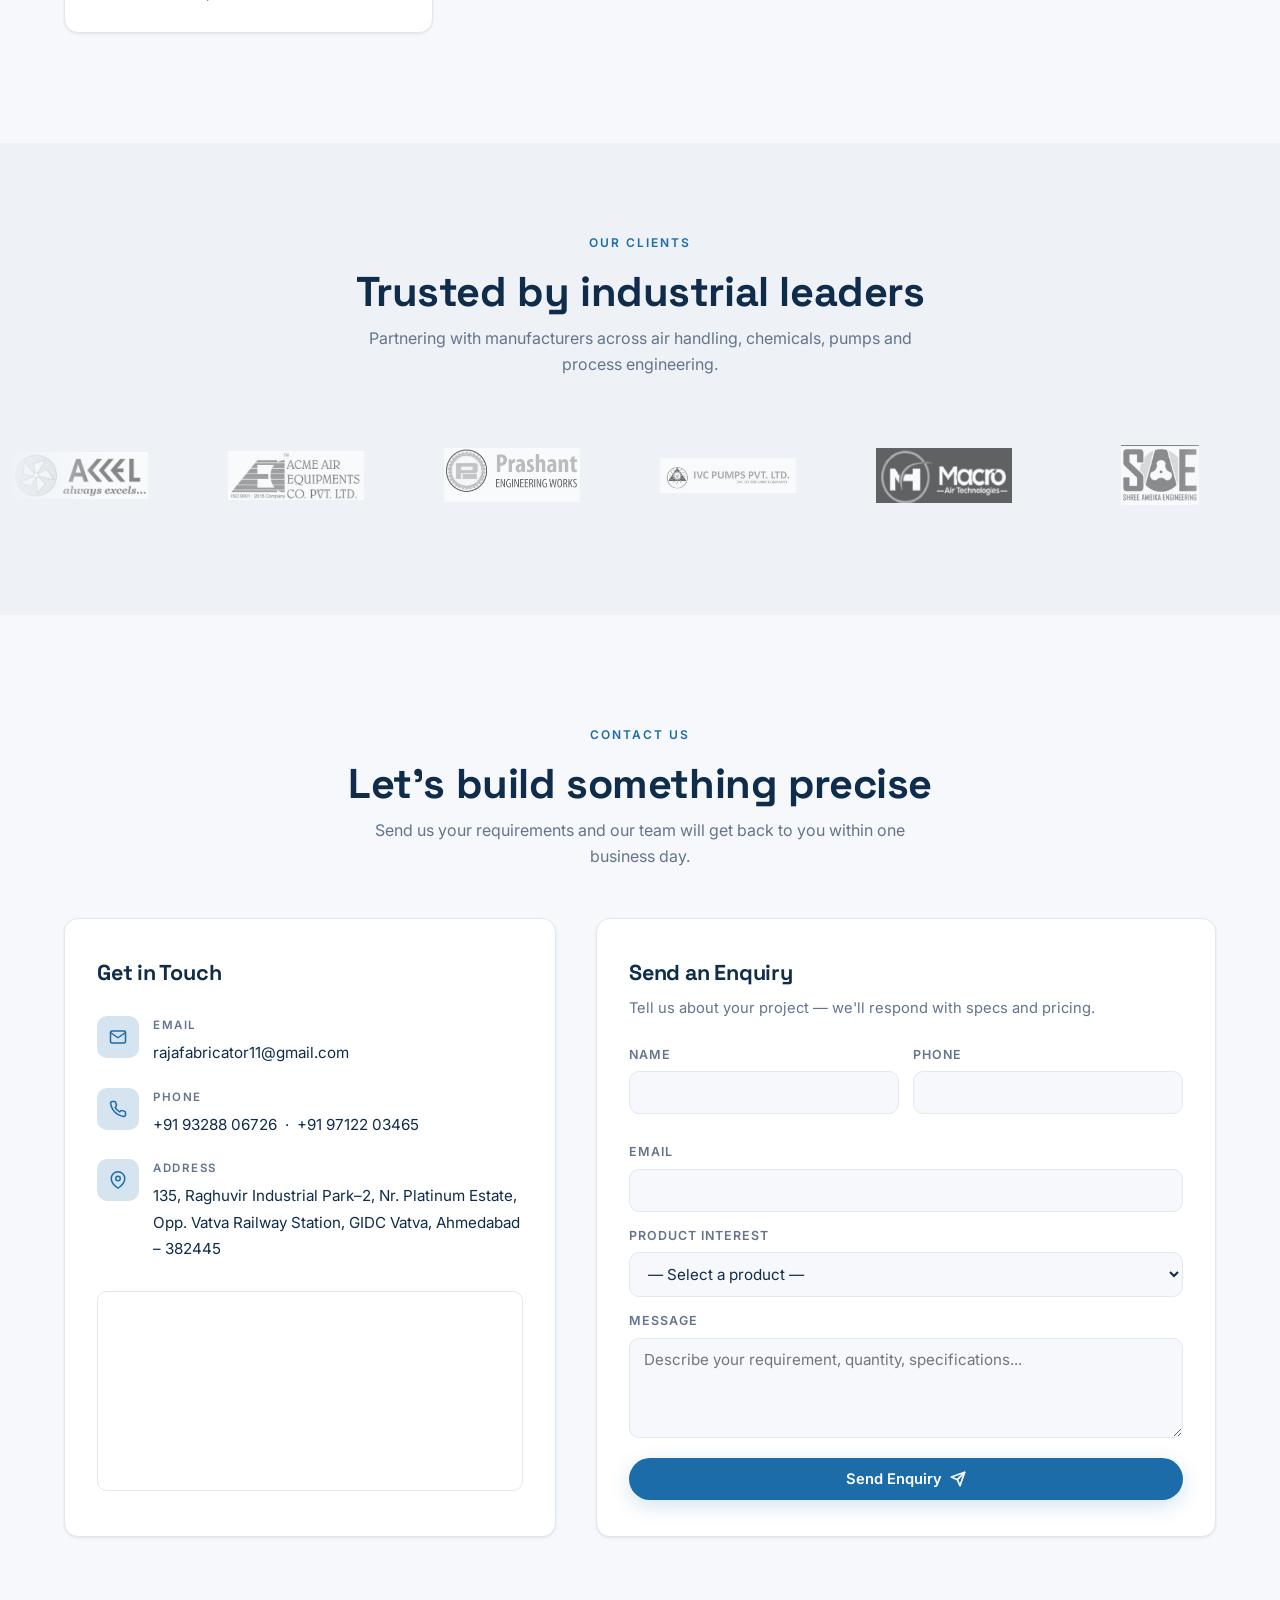
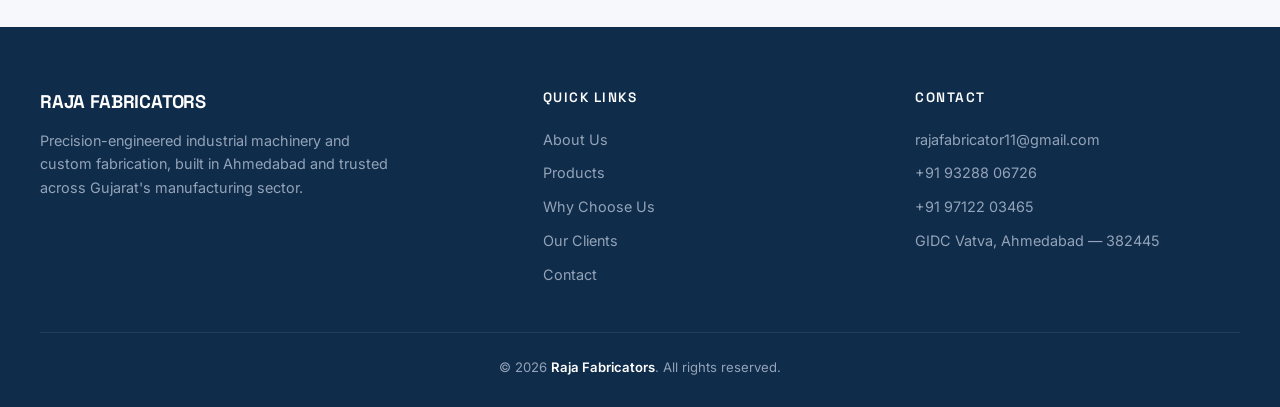
==== commit 6d1c2374: "Refactor code structure for improved readability and maintainability" ====
--- a/index.html
+++ b/index.html
@@ -3,12 +3,14 @@
 <head>
   <meta charset="UTF-8" />
   <meta name="viewport" content="width=device-width, initial-scale=1.0" />
-  <title>Raja Fabricators – Custom Machine Manufacturing & Fabrication</title>
+  <title>Raja Fabricators — Custom Machine Manufacturing &amp; Fabrication</title>
   <meta name="description" content="Raja Fabricators specialises in custom machine manufacturing, metal fabrication, and industrial equipment including AHUs, blowers, screw conveyors and more, based in Ahmedabad, Gujarat." />
-  <link rel="icon" href="data/favicon.ico" />
+  <link rel="icon" type="image/jpeg" href="data/RajaFab_main_logo.png" />
+  <link rel="shortcut icon" type="image/jpeg" href="data/RajaFab_main_logo.png" />
+  <link rel="apple-touch-icon" href="data/RajaFab_main_logo.png" />
   <link rel="preconnect" href="https://fonts.googleapis.com" />
   <link rel="preconnect" href="https://fonts.gstatic.com" crossorigin />
-  <link href="https://fonts.googleapis.com/css2?family=Inter:wght@400;500;600;700&family=Playfair+Display:wght@700&display=swap" rel="stylesheet" />
+  <link href="https://fonts.googleapis.com/css2?family=Inter:wght@400;500;600;700&family=Space+Grotesk:wght@500;600;700&display=swap" rel="stylesheet" />
 
   <style>
     /* =============================================
@@ -17,48 +19,112 @@
     *, *::before, *::after { margin: 0; padding: 0; box-sizing: border-box; }
     html { scroll-behavior: smooth; font-size: 16px; }
 
+    :root {
+      --accent: #1B6CA8;
+      --accent-dark: #155A8A;
+      --accent-light: #2E89C9;
+      --accent-glow: rgba(27, 108, 168, 0.18);
+      --ink: #0F2C4A;
+      --bg: #F6F8FB;
+      --surface: #FFFFFF;
+      --surface-2: #EEF2F7;
+      --muted: #64748B;
+      --border: #E2E8F0;
+      --nav-h: 72px;
+      --radius: 14px;
+      --shadow-sm: 0 1px 3px rgba(15, 44, 74, 0.06), 0 1px 2px rgba(15, 44, 74, 0.04);
+      --shadow-md: 0 6px 24px rgba(15, 44, 74, 0.08);
+      --shadow-lg: 0 24px 60px rgba(15, 44, 74, 0.14);
+    }
+
+    body.dark {
+      --ink: #E2E8F0;
+      --bg: #0A1628;
+      --surface: #122036;
+      --surface-2: #0F1B2D;
+      --muted: #94A3B8;
+      --border: #1E2D45;
+      --shadow-sm: 0 1px 3px rgba(0,0,0,0.4);
+      --shadow-md: 0 6px 24px rgba(0,0,0,0.35);
+      --shadow-lg: 0 24px 60px rgba(0,0,0,0.5);
+    }
+
     body {
       font-family: 'Inter', sans-serif;
-      line-height: 1.7;
-      background: #F9FAFB;
-      color: #1F2937;
-      transition: background 0.35s ease, color 0.35s ease;
-    }
-    body.dark {
-      background: #111827;
-      color: #F3F4F6;
-    }
-
-    /* =============================================
-       CSS VARIABLES
-    ============================================= */
-    :root {
-      --red: #E3342F;
-      --red-dark: #C53030;
-      --red-glow: rgba(227, 52, 47, 0.25);
-      --nav-h: 72px;
-    }
+      line-height: 1.65;
+      background: var(--bg);
+      color: var(--ink);
+      transition: background 0.3s ease, color 0.3s ease;
+      -webkit-font-smoothing: antialiased;
+    }
+
+    h1, h2, h3, h4 { font-family: 'Space Grotesk', sans-serif; letter-spacing: -0.01em; }
 
     /* =============================================
        UTILITY
     ============================================= */
     .container { max-width: 1200px; margin: 0 auto; padding: 0 24px; }
+
+    .eyebrow {
+      display: inline-block;
+      font-size: 0.75rem;
+      font-weight: 600;
+      letter-spacing: 2px;
+      text-transform: uppercase;
+      color: var(--accent);
+      margin-bottom: 14px;
+    }
+
     .section-title {
-      font-family: 'Playfair Display', serif;
-      font-size: clamp(1.8rem, 4vw, 2.6rem);
+      font-size: clamp(1.85rem, 4vw, 2.6rem);
+      font-weight: 700;
+      line-height: 1.2;
       text-align: center;
-      margin-bottom: 48px;
-      position: relative;
-    }
-    .section-title::after {
-      content: '';
-      display: block;
-      width: 56px;
-      height: 4px;
-      background: var(--red);
-      border-radius: 4px;
-      margin: 12px auto 0;
-    }
+      margin-bottom: 8px;
+    }
+    .section-title.left { text-align: left; }
+    .section-subtitle {
+      text-align: center;
+      color: var(--muted);
+      max-width: 580px;
+      margin: 0 auto 48px;
+      font-size: 1rem;
+    }
+    .section-subtitle.left { text-align: left; margin-left: 0; }
+
+    .btn {
+      display: inline-flex;
+      align-items: center;
+      gap: 8px;
+      font-family: 'Inter', sans-serif;
+      font-weight: 600;
+      font-size: 0.92rem;
+      padding: 12px 24px;
+      border-radius: 100px;
+      text-decoration: none;
+      cursor: pointer;
+      border: none;
+      transition: transform 0.18s ease, box-shadow 0.25s ease, background 0.2s ease, color 0.2s ease, border-color 0.2s ease;
+    }
+    .btn-primary {
+      background: var(--accent);
+      color: #fff;
+      box-shadow: 0 6px 20px var(--accent-glow);
+    }
+    .btn-primary:hover { background: var(--accent-dark); transform: translateY(-2px); box-shadow: 0 10px 28px var(--accent-glow); }
+    .btn-outline {
+      background: transparent;
+      color: var(--accent);
+      border: 1.5px solid var(--accent);
+    }
+    .btn-outline:hover { background: var(--accent); color: #fff; }
+    .btn-ghost-light {
+      background: rgba(255,255,255,0.1);
+      color: #fff;
+      border: 1.5px solid rgba(255,255,255,0.4);
+      backdrop-filter: blur(8px);
+    }
+    .btn-ghost-light:hover { background: rgba(255,255,255,0.18); border-color: #fff; }
 
     /* =============================================
        NAVBAR
@@ -71,15 +137,14 @@
       align-items: center;
       padding: 0 24px;
       z-index: 1000;
-      background: rgba(255,255,255,0.92);
-      backdrop-filter: blur(14px);
-      -webkit-backdrop-filter: blur(14px);
-      box-shadow: 0 1px 12px rgba(0,0,0,0.08);
-      transition: background 0.35s ease, box-shadow 0.35s ease;
+      background: rgba(255,255,255,0.85);
+      backdrop-filter: blur(16px);
+      -webkit-backdrop-filter: blur(16px);
+      border-bottom: 1px solid var(--border);
+      transition: background 0.3s, border-color 0.3s;
     }
     body.dark #navbar {
-      background: rgba(17,24,39,0.92);
-      box-shadow: 0 1px 12px rgba(0,0,0,0.4);
+      background: rgba(10,22,40,0.85);
     }
 
     .nav-inner {
@@ -89,51 +154,89 @@
       width: 100%;
       max-width: 1200px;
       margin: 0 auto;
-    }
-
-    .nav-logo {
-      font-family: 'Playfair Display', serif;
-      font-size: 1.35rem;
+      gap: 24px;
+    }
+
+    .nav-brand {
+      display: flex;
+      align-items: center;
+      gap: 10px;
+      text-decoration: none;
+      color: var(--ink);
+    }
+    .nav-logo-img {
+      width: 56px;
+      height: 56px;
+      object-fit: contain;
+      flex-shrink: 0;
+      mix-blend-mode: multiply;
+    }
+    body.dark .nav-logo-img {
+      mix-blend-mode: screen;
+      filter: brightness(1.1) contrast(1.05);
+    }
+    .nav-wordmark {
+      font-family: 'Space Grotesk', sans-serif;
+      font-size: 1.05rem;
       font-weight: 700;
-      color: var(--red);
       letter-spacing: 0.5px;
-      text-decoration: none;
+      color: var(--ink);
+      line-height: 1;
+    }
+    .nav-wordmark small {
+      display: block;
+      font-size: 0.62rem;
+      font-weight: 500;
+      letter-spacing: 2.5px;
+      color: var(--accent);
+      margin-top: 4px;
+      text-transform: uppercase;
     }
 
     .nav-links {
       list-style: none;
       display: flex;
-      gap: 8px;
+      gap: 4px;
+      margin: 0 auto;
     }
     .nav-links a {
       text-decoration: none;
-      font-size: 0.88rem;
+      font-size: 0.9rem;
       font-weight: 500;
-      padding: 6px 12px;
-      border-radius: 6px;
-      color: #4B5563;
+      padding: 8px 14px;
+      border-radius: 8px;
+      color: var(--muted);
       transition: color 0.2s, background 0.2s;
     }
-    body.dark .nav-links a { color: #D1D5DB; }
     .nav-links a:hover, .nav-links a.active {
-      color: var(--red);
-      background: var(--red-glow);
+      color: var(--accent);
+      background: var(--accent-glow);
+    }
+
+    .nav-actions {
+      display: flex;
+      gap: 10px;
+      align-items: center;
+    }
+    .nav-cta {
+      padding: 9px 18px;
+      font-size: 0.85rem;
     }
 
     /* Theme toggle */
     #theme-btn {
       background: none;
-      border: 2px solid #E5E7EB;
+      border: 1.5px solid var(--border);
       border-radius: 50%;
       width: 38px; height: 38px;
       cursor: pointer;
       display: flex; align-items: center; justify-content: center;
-      transition: border-color 0.2s, background 0.2s;
-      font-size: 1rem;
+      transition: border-color 0.2s, background 0.2s, color 0.2s;
+      color: var(--ink);
       flex-shrink: 0;
     }
-    body.dark #theme-btn { border-color: #374151; }
-    #theme-btn:hover { border-color: var(--red); background: var(--red-glow); }
+    #theme-btn:hover { border-color: var(--accent); color: var(--accent); }
+    #theme-btn svg { width: 16px; height: 16px; }
 
     /* Hamburger */
     #hamburger {
@@ -142,32 +245,33 @@
       justify-content: center;
       gap: 5px;
       background: none;
-      border: none;
+      border: 1.5px solid var(--border);
+      border-radius: 8px;
       cursor: pointer;
-      padding: 4px;
+      width: 38px; height: 38px;
+      align-items: center;
     }
     #hamburger span {
       display: block;
-      width: 22px; height: 2px;
-      background: #4B5563;
+      width: 18px; height: 2px;
+      background: var(--ink);
       border-radius: 2px;
       transition: all 0.3s;
     }
-    body.dark #hamburger span { background: #D1D5DB; }
 
     /* Mobile nav drawer */
     #mobile-nav {
       display: none;
       position: fixed;
       top: var(--nav-h); left: 0; width: 100%;
-      background: rgba(255,255,255,0.97);
+      background: rgba(255,255,255,0.98);
       backdrop-filter: blur(14px);
       z-index: 999;
       padding: 20px 24px 28px;
       box-shadow: 0 8px 24px rgba(0,0,0,0.1);
       animation: slideIn 0.25s ease;
     }
-    body.dark #mobile-nav { background: rgba(17,24,39,0.97); }
+    body.dark #mobile-nav { background: rgba(10,22,40,0.98); }
     #mobile-nav.open { display: block; }
     @keyframes slideIn {
       from { opacity: 0; transform: translateY(-10px); }
@@ -178,27 +282,29 @@
       padding: 12px 0;
       font-size: 1rem;
       font-weight: 500;
-      color: #1F2937;
+      color: var(--ink);
       text-decoration: none;
-      border-bottom: 1px solid #F3F4F6;
-    }
-    body.dark #mobile-nav a { color: #F3F4F6; border-bottom-color: #374151; }
-    #mobile-nav a:last-child { border-bottom: none; }
-
-    @media (max-width: 768px) {
-      .nav-links { display: none; }
+      border-bottom: 1px solid var(--border);
+    }
+    #mobile-nav a:last-of-type { border-bottom: none; }
+    #mobile-nav .btn { margin-top: 16px; width: 100%; justify-content: center; }
+
+    @media (max-width: 900px) {
+      .nav-links, .nav-cta { display: none; }
       #hamburger { display: flex; }
+      .nav-inner { gap: 12px; }
     }
 
     /* =============================================
-       HERO SLIDESHOW
+       HERO
     ============================================= */
     #home {
       position: relative;
-      height: 90vh;
-      min-height: 500px;
+      min-height: calc(100vh - var(--nav-h));
       overflow: hidden;
       margin-top: var(--nav-h);
+      display: flex;
+      align-items: stretch;
     }
 
     .hero-slide {
@@ -207,114 +313,198 @@
       background-size: cover;
       background-position: center;
       opacity: 0;
-      transition: opacity 1.2s ease;
-    }
-    .hero-slide.active { opacity: 1; }
+      transition: opacity 1.4s ease;
+      transform: scale(1.05);
+    }
+    .hero-slide.active { opacity: 1; transform: scale(1); transition: opacity 1.4s ease, transform 8s ease; }
 
     .hero-overlay {
       position: absolute;
       inset: 0;
-      background: linear-gradient(135deg, rgba(0,0,0,0.62) 0%, rgba(0,0,0,0.3) 100%);
-      display: flex;
-      flex-direction: column;
-      justify-content: center;
-      align-items: center;
-      text-align: center;
-      padding: 0 24px;
+      background: linear-gradient(120deg, rgba(10,22,40,0.85) 0%, rgba(10,22,40,0.55) 55%, rgba(10,22,40,0.25) 100%);
+    }
+
+    .hero-content {
+      position: relative;
+      z-index: 2;
+      max-width: 1200px;
+      margin: 0 auto;
+      padding: 120px 24px 80px;
+      width: 100%;
+      align-self: center;
       color: #fff;
     }
 
     .hero-badge {
-      display: inline-block;
-      background: var(--red);
-      color: #fff;
-      font-size: 0.78rem;
-      font-weight: 700;
-      letter-spacing: 2px;
-      text-transform: uppercase;
-      padding: 6px 18px;
-      border-radius: 100px;
-      margin-bottom: 24px;
-      animation: fadeInDown 0.8s ease 0.2s both;
-    }
-
-    .hero-overlay h1 {
-      font-family: 'Playfair Display', serif;
-      font-size: clamp(2rem, 6vw, 4rem);
-      line-height: 1.2;
-      margin-bottom: 20px;
-      animation: fadeInDown 0.8s ease 0.4s both;
-    }
-
-    .hero-overlay p {
-      font-size: clamp(0.95rem, 2vw, 1.15rem);
-      max-width: 600px;
-      opacity: 0.9;
-      margin-bottom: 36px;
-      animation: fadeInDown 0.8s ease 0.6s both;
-    }
-
-    .hero-cta {
       display: inline-flex;
       align-items: center;
       gap: 8px;
-      background: var(--red);
+      background: rgba(255,255,255,0.12);
+      border: 1px solid rgba(255,255,255,0.25);
+      backdrop-filter: blur(8px);
       color: #fff;
-      text-decoration: none;
+      font-size: 0.75rem;
       font-weight: 600;
-      font-size: 0.95rem;
-      padding: 14px 32px;
+      letter-spacing: 2px;
+      text-transform: uppercase;
+      padding: 8px 16px;
       border-radius: 100px;
-      box-shadow: 0 4px 20px var(--red-glow);
-      transition: background 0.3s, transform 0.2s, box-shadow 0.3s;
-      animation: fadeInDown 0.8s ease 0.8s both;
-    }
-    .hero-cta:hover { background: var(--red-dark); transform: translateY(-2px); box-shadow: 0 8px 28px var(--red-glow); }
-
-    /* Slide indicators */
+      margin-bottom: 28px;
+      animation: fadeUp 0.7s ease 0.1s both;
+    }
+    .hero-badge::before {
+      content: '';
+      width: 6px; height: 6px;
+      background: var(--accent-light);
+      border-radius: 50%;
+      box-shadow: 0 0 8px var(--accent-light);
+    }
+
+    .hero-content h1 {
+      font-size: clamp(2.25rem, 5.8vw, 4.25rem);
+      line-height: 1.05;
+      max-width: 780px;
+      margin-bottom: 22px;
+      animation: fadeUp 0.7s ease 0.25s both;
+      font-weight: 700;
+    }
+    .hero-content h1 .accent { color: var(--accent-light); }
+
+    .hero-content p {
+      font-size: clamp(1rem, 1.6vw, 1.18rem);
+      max-width: 560px;
+      opacity: 0.9;
+      margin-bottom: 40px;
+      animation: fadeUp 0.7s ease 0.4s both;
+    }
+
+    .hero-actions {
+      display: flex;
+      flex-wrap: wrap;
+      gap: 14px;
+      animation: fadeUp 0.7s ease 0.55s both;
+    }
+    .hero-actions .btn-primary { background: var(--accent); padding: 14px 30px; font-size: 0.95rem; }
+
+    .hero-scroll {
+      position: absolute;
+      bottom: 28px; left: 50%;
+      transform: translateX(-50%);
+      color: rgba(255,255,255,0.7);
+      font-size: 0.7rem;
+      letter-spacing: 2px;
+      text-transform: uppercase;
+      display: flex;
+      flex-direction: column;
+      align-items: center;
+      gap: 8px;
+      z-index: 2;
+      animation: fadeUp 1s ease 1s both;
+    }
+    .hero-scroll svg { animation: bounce 2s infinite; }
+
     .hero-dots {
       position: absolute;
-      bottom: 24px;
-      left: 50%;
-      transform: translateX(-50%);
+      bottom: 32px;
+      right: 32px;
       display: flex;
       gap: 8px;
+      z-index: 2;
     }
     .hero-dot {
-      width: 8px; height: 8px;
-      border-radius: 50%;
-      background: rgba(255,255,255,0.45);
+      width: 28px; height: 3px;
+      border-radius: 2px;
+      background: rgba(255,255,255,0.3);
       cursor: pointer;
       border: none;
-      transition: background 0.3s, transform 0.3s;
-    }
-    .hero-dot.active { background: #fff; transform: scale(1.4); }
-
-    @keyframes fadeInDown {
-      from { opacity: 0; transform: translateY(-24px); }
+      transition: background 0.3s, width 0.3s;
+      padding: 0;
+    }
+    .hero-dot.active { background: #fff; width: 44px; }
+
+    @keyframes fadeUp {
+      from { opacity: 0; transform: translateY(20px); }
       to { opacity: 1; transform: translateY(0); }
+    }
+    @keyframes bounce {
+      0%, 100% { transform: translateY(0); }
+      50% { transform: translateY(6px); }
+    }
+
+    @media (max-width: 768px) {
+      .hero-content { padding: 80px 24px 100px; }
+      .hero-dots { left: 24px; right: auto; bottom: 80px; }
+      .hero-scroll { display: none; }
+    }
+
+    /* =============================================
+       STATS STRIP
+    ============================================= */
+    #stats {
+      background: var(--ink);
+      color: #fff;
+      padding: 0;
+      position: relative;
+      z-index: 3;
+    }
+    body.dark #stats { background: #061122; }
+    .stats-grid {
+      display: grid;
+      grid-template-columns: repeat(4, 1fr);
+      gap: 0;
+    }
+    .stat-item {
+      padding: 38px 24px;
+      text-align: center;
+      border-right: 1px solid rgba(255,255,255,0.08);
+    }
+    .stat-item:last-child { border-right: none; }
+    .stat-num {
+      font-family: 'Space Grotesk', sans-serif;
+      font-size: clamp(2rem, 3.6vw, 2.9rem);
+      font-weight: 700;
+      color: var(--accent-light);
+      line-height: 1;
+      margin-bottom: 8px;
+    }
+    .stat-num .plus { font-weight: 500; }
+    .stat-label {
+      font-size: 0.82rem;
+      font-weight: 500;
+      letter-spacing: 1.5px;
+      text-transform: uppercase;
+      color: rgba(255,255,255,0.7);
+    }
+    @media (max-width: 720px) {
+      .stats-grid { grid-template-columns: repeat(2, 1fr); }
+      .stat-item:nth-child(2) { border-right: none; }
+      .stat-item:nth-child(1), .stat-item:nth-child(2) { border-bottom: 1px solid rgba(255,255,255,0.08); }
     }
 
     /* =============================================
        ABOUT
     ============================================= */
-    #about {
-      padding: 96px 0;
-    }
+    #about { padding: 110px 0; }
 
     .about-grid {
       display: grid;
-      grid-template-columns: 1fr 1fr;
-      gap: 60px;
+      grid-template-columns: 1fr 1.05fr;
+      gap: 72px;
       align-items: center;
     }
-    @media (max-width: 820px) {
-      .about-grid { grid-template-columns: 1fr; gap: 40px; }
+    @media (max-width: 900px) {
+      .about-grid { grid-template-columns: 1fr; gap: 48px; }
       .about-img-wrap { order: -1; }
     }
 
-    .about-text h2 { margin-bottom: 32px; text-align: left; }
-    .about-text h2::after { margin: 12px 0 0; }
+    .about-text h2 { text-align: left; margin-bottom: 16px; }
+
+    .about-text > p.lead {
+      color: var(--muted);
+      font-size: 1.02rem;
+      margin-bottom: 36px;
+      max-width: 520px;
+    }
 
     .about-item {
       display: flex;
@@ -323,27 +513,15 @@
     }
     .about-icon {
       flex-shrink: 0;
-      width: 40px; height: 40px;
-      background: var(--red-glow);
+      width: 44px; height: 44px;
+      background: var(--accent-glow);
+      color: var(--accent);
       border-radius: 10px;
       display: flex; align-items: center; justify-content: center;
-      font-size: 1.15rem;
-    }
-    .about-item-text strong { display: block; margin-bottom: 4px; font-weight: 600; }
-    .about-item-text p { font-size: 0.92rem; color: #6B7280; }
-    body.dark .about-item-text p { color: #9CA3AF; }
-
-    .about-link {
-      display: inline-flex;
-      align-items: center;
-      gap: 6px;
-      color: var(--red);
-      font-weight: 600;
-      text-decoration: none;
-      margin-top: 12px;
-      transition: gap 0.2s;
-    }
-    .about-link:hover { gap: 10px; }
+    }
+    .about-icon svg { width: 22px; height: 22px; }
+    .about-item-text strong { display: block; margin-bottom: 4px; font-weight: 600; font-size: 1rem; }
+    .about-item-text p { font-size: 0.92rem; color: var(--muted); line-height: 1.55; }
 
     .about-img-wrap {
       position: relative;
@@ -351,72 +529,154 @@
     .about-img-wrap::before {
       content: '';
       position: absolute;
-      inset: -12px -12px 12px 12px;
-      border: 3px solid var(--red);
+      inset: -16px -16px 16px 16px;
+      border: 2px solid var(--accent);
       border-radius: 16px;
-      opacity: 0.25;
+      opacity: 0.35;
+    }
+    .about-img-wrap::after {
+      content: '';
+      position: absolute;
+      bottom: -20px; left: -20px;
+      width: 100px; height: 100px;
+      background: var(--accent);
+      opacity: 0.08;
+      border-radius: 16px;
+      z-index: -1;
     }
     .about-img-wrap img {
       width: 100%;
       border-radius: 12px;
       display: block;
-      box-shadow: 0 20px 60px rgba(0,0,0,0.15);
+      box-shadow: var(--shadow-lg);
       position: relative;
     }
+
+    /* =============================================
+       WHY CHOOSE US
+    ============================================= */
+    #why {
+      padding: 100px 0;
+      background: var(--surface-2);
+    }
+    .why-grid {
+      display: grid;
+      grid-template-columns: repeat(3, 1fr);
+      gap: 20px;
+    }
+    .why-card {
+      background: var(--surface);
+      border: 1px solid var(--border);
+      border-radius: var(--radius);
+      padding: 28px 26px;
+      transition: transform 0.25s ease, box-shadow 0.25s ease, border-color 0.25s ease;
+    }
+    .why-card:hover {
+      transform: translateY(-4px);
+      box-shadow: var(--shadow-md);
+      border-color: var(--accent);
+    }
+    .why-icon {
+      width: 48px; height: 48px;
+      background: var(--accent-glow);
+      color: var(--accent);
+      border-radius: 12px;
+      display: flex; align-items: center; justify-content: center;
+      margin-bottom: 18px;
+    }
+    .why-icon svg { width: 24px; height: 24px; }
+    .why-card h3 {
+      font-size: 1.08rem;
+      font-weight: 600;
+      margin-bottom: 8px;
+    }
+    .why-card p {
+      font-size: 0.9rem;
+      color: var(--muted);
+      line-height: 1.55;
+    }
+    @media (max-width: 900px) { .why-grid { grid-template-columns: repeat(2, 1fr); } }
+    @media (max-width: 600px) { .why-grid { grid-template-columns: 1fr; } }
 
     /* =============================================
        PRODUCTS
     ============================================= */
-    #products {
-      padding: 96px 0;
-      background: #F3F4F6;
-      transition: background 0.35s ease;
-    }
-    body.dark #products { background: #1F2937; }
+    #products { padding: 110px 0; }
 
     .product-grid {
       display: grid;
-      grid-template-columns: repeat(auto-fill, minmax(300px, 1fr));
-      gap: 24px;
+      grid-template-columns: repeat(auto-fill, minmax(280px, 1fr));
+      gap: 22px;
     }
 
     .product-card {
-      background: #fff;
-      border-radius: 14px;
+      background: var(--surface);
+      border: 1px solid var(--border);
+      border-radius: var(--radius);
       overflow: hidden;
-      box-shadow: 0 2px 12px rgba(0,0,0,0.07);
-      transition: transform 0.3s ease, box-shadow 0.3s ease;
+      box-shadow: var(--shadow-sm);
+      transition: transform 0.3s ease, box-shadow 0.3s ease, border-color 0.3s ease;
       display: flex;
       flex-direction: column;
-    }
-    body.dark .product-card { background: #1a2433; }
-
+      cursor: pointer;
+      position: relative;
+    }
     .product-card:hover {
-      transform: translateY(-8px);
-      box-shadow: 0 16px 40px rgba(0,0,0,0.14);
-    }
-
+      transform: translateY(-6px);
+      box-shadow: var(--shadow-lg);
+      border-color: var(--accent);
+    }
+
+    .product-img-wrap {
+      position: relative;
+      overflow: hidden;
+      background: #ffffff;
+      height: 240px;
+      display: flex;
+      align-items: center;
+      justify-content: center;
+      padding: 18px;
+      border-bottom: 1px solid var(--border);
+    }
+    body.dark .product-img-wrap { background: #f1f5f9; }
     .product-card img {
-      width: 100%;
-      height: 210px;
-      object-fit: cover;
+      max-width: 100%;
+      max-height: 100%;
+      width: auto;
+      height: auto;
+      object-fit: contain;
       object-position: center;
-    }
+      transition: transform 0.4s ease;
+    }
+    .product-card:hover img { transform: scale(1.04); }
+
+    .product-view {
+      position: absolute;
+      bottom: 12px; right: 12px;
+      background: rgba(255,255,255,0.95);
+      color: var(--accent);
+      width: 36px; height: 36px;
+      border-radius: 50%;
+      display: flex; align-items: center; justify-content: center;
+      opacity: 0;
+      transform: translateY(8px);
+      transition: opacity 0.25s, transform 0.25s;
+      box-shadow: var(--shadow-sm);
+    }
+    .product-card:hover .product-view { opacity: 1; transform: translateY(0); }
+    .product-view svg { width: 16px; height: 16px; }
 
     .card-body {
-      padding: 20px 20px 24px;
+      padding: 22px;
       flex: 1;
       display: flex;
       flex-direction: column;
     }
-
     .card-body h3 {
       font-size: 1.05rem;
-      font-weight: 700;
+      font-weight: 600;
       margin-bottom: 12px;
-      color: inherit;
-    }
-
+    }
     .card-features {
       list-style: none;
       flex: 1;
@@ -425,25 +685,96 @@
       position: relative;
       padding-left: 18px;
       font-size: 0.87rem;
-      color: #6B7280;
+      color: var(--muted);
       margin-bottom: 6px;
       line-height: 1.5;
     }
-    body.dark .card-features li { color: #9CA3AF; }
     .card-features li::before {
-      content: '▸';
+      content: '';
       position: absolute;
-      left: 0;
-      color: var(--red);
-      font-size: 0.85rem;
+      left: 0; top: 9px;
+      width: 6px; height: 6px;
+      background: var(--accent);
+      border-radius: 50%;
+    }
+
+    /* =============================================
+       PRODUCT MODAL
+    ============================================= */
+    #product-modal {
+      position: fixed;
+      inset: 0;
+      background: rgba(10, 22, 40, 0.72);
+      backdrop-filter: blur(6px);
+      z-index: 2000;
+      display: none;
+      align-items: center;
+      justify-content: center;
+      padding: 24px;
+      animation: fadeIn 0.25s ease;
+    }
+    #product-modal.open { display: flex; }
+    @keyframes fadeIn { from { opacity: 0; } to { opacity: 1; } }
+    .modal-card {
+      background: var(--surface);
+      border-radius: 16px;
+      max-width: 880px;
+      width: 100%;
+      max-height: 90vh;
+      overflow: hidden;
+      display: grid;
+      grid-template-columns: 1fr 1fr;
+      box-shadow: var(--shadow-lg);
+      animation: scaleIn 0.3s ease;
+    }
+    @keyframes scaleIn { from { opacity: 0; transform: scale(0.95); } to { opacity: 1; transform: scale(1); } }
+    .modal-img {
+      background: var(--surface-2);
+      display: flex; align-items: center; justify-content: center;
+      padding: 20px;
+    }
+    .modal-img img { max-width: 100%; max-height: 380px; object-fit: contain; border-radius: 8px; }
+    .modal-body {
+      padding: 36px 32px;
+      overflow-y: auto;
+      display: flex;
+      flex-direction: column;
+    }
+    .modal-body h3 {
+      font-size: 1.5rem;
+      font-weight: 700;
+      margin-bottom: 18px;
+    }
+    .modal-body .card-features { margin-bottom: 24px; }
+    .modal-body .card-features li { font-size: 0.95rem; margin-bottom: 10px; }
+    .modal-actions { display: flex; gap: 10px; margin-top: auto; }
+    .modal-close {
+      position: absolute;
+      top: 20px; right: 20px;
+      background: rgba(255,255,255,0.95);
+      border: none;
+      width: 38px; height: 38px;
+      border-radius: 50%;
+      cursor: pointer;
+      display: flex; align-items: center; justify-content: center;
+      color: var(--ink);
+      box-shadow: var(--shadow-sm);
+    }
+    .modal-close:hover { background: #fff; color: var(--accent); }
+    @media (max-width: 720px) {
+      .modal-card { grid-template-columns: 1fr; max-height: 92vh; }
+      .modal-img { padding: 24px; }
+      .modal-img img { max-height: 220px; }
+      .modal-body { padding: 24px; }
     }
 
     /* =============================================
        CLIENTS
     ============================================= */
     #clients {
-      padding: 80px 0;
+      padding: 90px 0;
       overflow: hidden;
+      background: var(--surface-2);
     }
 
     .clients-track-outer {
@@ -455,26 +786,26 @@
       content: '';
       position: absolute;
       top: 0; bottom: 0;
-      width: 80px;
+      width: 100px;
       z-index: 2;
+      pointer-events: none;
     }
     .clients-track-outer::before {
       left: 0;
-      background: linear-gradient(to right, #F9FAFB, transparent);
+      background: linear-gradient(to right, var(--surface-2), transparent);
     }
     .clients-track-outer::after {
       right: 0;
-      background: linear-gradient(to left, #F9FAFB, transparent);
-    }
-    body.dark .clients-track-outer::before { background: linear-gradient(to right, #111827, transparent); }
-    body.dark .clients-track-outer::after  { background: linear-gradient(to left, #111827, transparent); }
+      background: linear-gradient(to left, var(--surface-2), transparent);
+    }
 
     .clients-track {
       display: flex;
       width: max-content;
-      animation: scrollClients 22s linear infinite;
-      gap: 48px;
+      animation: scrollClients 28s linear infinite;
+      gap: 56px;
       padding: 12px 0;
+      align-items: center;
     }
     .clients-track:hover { animation-play-state: paused; }
 
@@ -483,19 +814,20 @@
       display: flex;
       align-items: center;
       justify-content: center;
-      width: 150px;
-      height: 72px;
+      width: 160px;
+      height: 76px;
       padding: 8px 12px;
     }
     .client-item img {
       max-width: 100%;
       max-height: 100%;
       object-fit: contain;
-      filter: grayscale(1);
-      opacity: 0.65;
-      transition: filter 0.3s, opacity 0.3s;
-    }
-    .client-item img:hover { filter: grayscale(0); opacity: 1; }
+      filter: grayscale(1) opacity(0.6);
+      transition: filter 0.3s;
+    }
+    .client-item img:hover { filter: grayscale(0) opacity(1); }
+    body.dark .client-item img { filter: grayscale(1) opacity(0.5) brightness(1.5); }
+    body.dark .client-item img:hover { filter: grayscale(0) opacity(1) brightness(1); }
 
     @keyframes scrollClients {
       0%   { transform: translateX(0); }
@@ -505,73 +837,183 @@
     /* =============================================
        CONTACT
     ============================================= */
-    #contact {
-      padding: 0 0 80px;
-      background: #F3F4F6;
-      transition: background 0.35s ease;
-    }
-    body.dark #contact { background: #1F2937; }
-
-    .contact-heading { padding-top: 80px; }
-
-    .contact-flex {
+    #contact { padding: 110px 0 90px; }
+
+    .contact-grid {
       display: grid;
-      grid-template-columns: 1.1fr 0.9fr;
-      gap: 0;
-      border-radius: 16px;
-      overflow: hidden;
-      box-shadow: 0 8px 40px rgba(0,0,0,0.1);
-    }
-    @media (max-width: 820px) {
-      .contact-flex { grid-template-columns: 1fr; }
-    }
-
-    .contact-map { height: 380px; }
-    .contact-map iframe { width: 100%; height: 100%; border: none; display: block; }
-
-    .contact-info {
-      background: #fff;
-      padding: 40px 40px 40px 44px;
+      grid-template-columns: 1.05fr 1fr;
+      gap: 40px;
+      align-items: stretch;
+    }
+    @media (max-width: 900px) {
+      .contact-grid { grid-template-columns: 1fr; }
+    }
+
+    .contact-info-card {
+      background: var(--surface);
+      border: 1px solid var(--border);
+      border-radius: var(--radius);
+      padding: 36px 32px;
+      box-shadow: var(--shadow-sm);
       display: flex;
       flex-direction: column;
-      justify-content: center;
-      gap: 28px;
-    }
-    body.dark .contact-info { background: #1a2433; }
-
-    .contact-info h3 {
-      font-family: 'Playfair Display', serif;
-      font-size: 1.6rem;
+      gap: 22px;
+    }
+    .contact-info-card h3 {
+      font-size: 1.35rem;
+      font-weight: 700;
       margin-bottom: 4px;
     }
-
     .contact-detail {
       display: flex;
       gap: 14px;
       align-items: flex-start;
     }
     .contact-detail-icon {
-      width: 40px; height: 40px;
-      background: var(--red-glow);
+      width: 42px; height: 42px;
+      background: var(--accent-glow);
+      color: var(--accent);
       border-radius: 10px;
       display: flex; align-items: center; justify-content: center;
       flex-shrink: 0;
-      font-size: 1.05rem;
-    }
-    .contact-detail-text strong { display: block; font-size: 0.8rem; text-transform: uppercase; letter-spacing: 1px; color: #9CA3AF; margin-bottom: 4px; }
-    .contact-detail-text span { font-size: 0.95rem; }
+    }
+    .contact-detail-icon svg { width: 18px; height: 18px; }
+    .contact-detail-text strong {
+      display: block;
+      font-size: 0.72rem;
+      text-transform: uppercase;
+      letter-spacing: 1.5px;
+      color: var(--muted);
+      margin-bottom: 4px;
+      font-weight: 600;
+    }
+    .contact-detail-text a, .contact-detail-text span {
+      font-size: 0.95rem;
+      color: var(--ink);
+      text-decoration: none;
+      line-height: 1.5;
+    }
+    .contact-detail-text a:hover { color: var(--accent); }
+
+    .contact-map {
+      margin-top: 8px;
+      height: 200px;
+      border-radius: 10px;
+      overflow: hidden;
+      border: 1px solid var(--border);
+    }
+    .contact-map iframe { width: 100%; height: 100%; border: none; display: block; filter: saturate(0.9); }
+    body.dark .contact-map iframe { filter: invert(0.92) hue-rotate(180deg) saturate(0.6); }
+
+    .contact-form-card {
+      background: var(--surface);
+      border: 1px solid var(--border);
+      border-radius: var(--radius);
+      padding: 36px 32px;
+      box-shadow: var(--shadow-sm);
+    }
+    .contact-form-card h3 {
+      font-size: 1.35rem;
+      font-weight: 700;
+      margin-bottom: 6px;
+    }
+    .contact-form-card .form-sub {
+      font-size: 0.92rem;
+      color: var(--muted);
+      margin-bottom: 24px;
+    }
+    .form-row {
+      display: grid;
+      grid-template-columns: 1fr 1fr;
+      gap: 14px;
+      margin-bottom: 14px;
+    }
+    @media (max-width: 500px) { .form-row { grid-template-columns: 1fr; } }
+
+    .form-field {
+      display: flex;
+      flex-direction: column;
+      margin-bottom: 14px;
+    }
+    .form-field label {
+      font-size: 0.78rem;
+      font-weight: 600;
+      text-transform: uppercase;
+      letter-spacing: 1px;
+      color: var(--muted);
+      margin-bottom: 6px;
+    }
+    .form-field input,
+    .form-field select,
+    .form-field textarea {
+      font-family: inherit;
+      font-size: 0.95rem;
+      padding: 11px 14px;
+      border: 1.5px solid var(--border);
+      border-radius: 10px;
+      background: var(--bg);
+      color: var(--ink);
+      transition: border-color 0.2s, background 0.2s;
+    }
+    .form-field input:focus,
+    .form-field select:focus,
+    .form-field textarea:focus {
+      outline: none;
+      border-color: var(--accent);
+      background: var(--surface);
+    }
+    .form-field textarea { resize: vertical; min-height: 100px; }
+    .contact-form button { width: 100%; justify-content: center; margin-top: 6px; }
 
     /* =============================================
        FOOTER
     ============================================= */
     footer {
-      background: #111827;
-      color: #9CA3AF;
-      padding: 32px 24px;
+      background: var(--ink);
+      color: #94A3B8;
+      padding: 60px 24px 28px;
+    }
+    body.dark footer { background: #061122; }
+    .footer-grid {
+      max-width: 1200px;
+      margin: 0 auto;
+      display: grid;
+      grid-template-columns: 1.4fr 1fr 1fr;
+      gap: 48px;
+      padding-bottom: 36px;
+      border-bottom: 1px solid rgba(255,255,255,0.08);
+    }
+    @media (max-width: 760px) {
+      .footer-grid { grid-template-columns: 1fr; gap: 32px; }
+    }
+    .footer-brand h4 {
+      font-family: 'Space Grotesk', sans-serif;
+      color: #fff;
+      font-size: 1.15rem;
+      margin-bottom: 12px;
+    }
+    .footer-brand p { font-size: 0.9rem; line-height: 1.6; max-width: 360px; }
+    .footer-col h5 {
+      color: #fff;
+      font-family: 'Space Grotesk', sans-serif;
+      font-size: 0.85rem;
+      font-weight: 600;
+      letter-spacing: 1.5px;
+      text-transform: uppercase;
+      margin-bottom: 18px;
+    }
+    .footer-col ul { list-style: none; }
+    .footer-col li { margin-bottom: 10px; font-size: 0.9rem; }
+    .footer-col a { color: #94A3B8; text-decoration: none; transition: color 0.2s; }
+    .footer-col a:hover { color: var(--accent-light); }
+    .footer-bottom {
+      max-width: 1200px;
+      margin: 0 auto;
+      padding-top: 24px;
+      font-size: 0.82rem;
       text-align: center;
-      font-size: 0.88rem;
-    }
-    footer a { color: var(--red); text-decoration: none; }
+    }
+    .footer-bottom strong { color: #fff; font-weight: 600; }
 
     /* =============================================
        SCROLL TO TOP
@@ -581,29 +1023,29 @@
       bottom: 28px; right: 28px;
       z-index: 900;
       width: 46px; height: 46px;
-      background: var(--red);
+      background: var(--accent);
       color: #fff;
       border: none;
       border-radius: 50%;
       cursor: pointer;
-      font-size: 1.2rem;
       display: flex; align-items: center; justify-content: center;
-      box-shadow: 0 4px 16px var(--red-glow);
+      box-shadow: 0 6px 20px var(--accent-glow);
       opacity: 0;
       transform: translateY(16px);
       transition: opacity 0.3s, transform 0.3s, background 0.3s;
       pointer-events: none;
     }
     #scroll-top.visible { opacity: 1; transform: translateY(0); pointer-events: auto; }
-    #scroll-top:hover { background: var(--red-dark); }
+    #scroll-top:hover { background: var(--accent-dark); }
+    #scroll-top svg { width: 18px; height: 18px; }
 
     /* =============================================
        REVEAL ANIMATIONS
     ============================================= */
     .reveal {
       opacity: 0;
-      transform: translateY(32px);
-      transition: opacity 0.6s ease, transform 0.6s ease;
+      transform: translateY(28px);
+      transition: opacity 0.7s ease, transform 0.7s ease;
     }
     .reveal.visible { opacity: 1; transform: translateY(0); }
   </style>
@@ -615,16 +1057,26 @@
   ============================================= -->
   <nav id="navbar" role="navigation" aria-label="Main navigation">
     <div class="nav-inner">
-      <a href="#home" class="nav-logo">RAJA FABRICATORS</a>
+      <a href="#home" class="nav-brand">
+        <img class="nav-logo-img" src="data/RajaFab_main_logo.png" alt="Raja Fabricators logo" onerror="this.style.display='none'" />
+        <div class="nav-wordmark">
+          RAJA FABRICATORS
+          <small>Precision Engineered</small>
+        </div>
+      </a>
       <ul class="nav-links" id="nav-links">
         <li><a href="#home"     id="nl-home">Home</a></li>
         <li><a href="#about"    id="nl-about">About</a></li>
+        <li><a href="#why"      id="nl-why">Why Us</a></li>
         <li><a href="#products" id="nl-products">Products</a></li>
         <li><a href="#clients"  id="nl-clients">Clients</a></li>
         <li><a href="#contact"  id="nl-contact">Contact</a></li>
       </ul>
-      <div style="display:flex;gap:10px;align-items:center;">
-        <button id="theme-btn" aria-label="Toggle dark mode">🌙</button>
+      <div class="nav-actions">
+        <a href="#contact" class="btn btn-primary nav-cta">Get a Quote</a>
+        <button id="theme-btn" aria-label="Toggle dark mode">
+          <svg id="theme-icon" viewBox="0 0 24 24" fill="none" stroke="currentColor" stroke-width="2" stroke-linecap="round" stroke-linejoin="round"><path d="M21 12.79A9 9 0 1 1 11.21 3 7 7 0 0 0 21 12.79z"/></svg>
+        </button>
         <button id="hamburger" aria-label="Open menu" aria-expanded="false">
           <span></span><span></span><span></span>
         </button>
@@ -636,9 +1088,11 @@
   <div id="mobile-nav" aria-hidden="true">
     <a href="#home"     onclick="closeMobile()">Home</a>
     <a href="#about"    onclick="closeMobile()">About</a>
+    <a href="#why"      onclick="closeMobile()">Why Us</a>
     <a href="#products" onclick="closeMobile()">Products</a>
     <a href="#clients"  onclick="closeMobile()">Clients</a>
     <a href="#contact"  onclick="closeMobile()">Contact</a>
+    <a href="#contact" class="btn btn-primary" onclick="closeMobile()">Get a Quote</a>
   </div>
 
   <!-- =============================================
@@ -652,11 +1106,24 @@
     <div class="hero-slide"        style="background-image:url('data/raja_pic_4.jpg')"></div>
     <div class="hero-slide"        style="background-image:url('data/raja_pic_5.jpg')"></div>
 
-    <div class="hero-overlay">
-      <span class="hero-badge">Est. in Ahmedabad, Gujarat</span>
-      <h1>Precision Engineering<br>Built to Last</h1>
-      <p>Custom machine manufacturing &amp; metal fabrication — from concept to completion, tailored for industry.</p>
-      <a href="#products" class="hero-cta">Explore Our Products ›</a>
+    <div class="hero-overlay"></div>
+
+    <div class="hero-content">
+      <span class="hero-badge">Ahmedabad · Gujarat</span>
+      <h1>Precision Engineering, <br><span class="accent">Built to Last.</span></h1>
+      <p>Custom machine manufacturing and metal fabrication — from concept to commissioning, engineered to industrial demands.</p>
+      <div class="hero-actions">
+        <a href="#products" class="btn btn-primary">
+          Explore Products
+          <svg viewBox="0 0 24 24" width="16" height="16" fill="none" stroke="currentColor" stroke-width="2.5" stroke-linecap="round" stroke-linejoin="round"><path d="M5 12h14M13 5l7 7-7 7"/></svg>
+        </a>
+        <a href="#contact" class="btn btn-ghost-light">Request Consultation</a>
+      </div>
+    </div>
+
+    <div class="hero-scroll">
+      Scroll
+      <svg viewBox="0 0 24 24" width="14" height="14" fill="none" stroke="currentColor" stroke-width="2" stroke-linecap="round" stroke-linejoin="round"><path d="M6 9l6 6 6-6"/></svg>
     </div>
 
     <div class="hero-dots" aria-label="Slideshow navigation">
@@ -669,6 +1136,30 @@
   </section>
 
   <!-- =============================================
+       STATS STRIP
+  ============================================= -->
+  <section id="stats" aria-label="Key statistics">
+    <div class="stats-grid">
+      <div class="stat-item">
+        <div class="stat-num" data-target="30">0<span class="plus">+</span></div>
+        <div class="stat-label">Years of Experience</div>
+      </div>
+      <div class="stat-item">
+        <div class="stat-num" data-target="1000">0<span class="plus">+</span></div>
+        <div class="stat-label">Projects Delivered</div>
+      </div>
+      <div class="stat-item">
+        <div class="stat-num" data-target="300">0<span class="plus">+</span></div>
+        <div class="stat-label">Industrial Clients</div>
+      </div>
+      <div class="stat-item">
+        <div class="stat-num" data-target="50">0<span class="plus">+</span></div>
+        <div class="stat-label">Product Categories</div>
+      </div>
+    </div>
+  </section>
+
+  <!-- =============================================
        ABOUT
   ============================================= -->
   <section id="about">
@@ -676,26 +1167,34 @@
       <div class="about-grid">
         <!-- Text -->
         <div class="about-text reveal">
-          <h2 class="section-title">About Us</h2>
+          <span class="eyebrow">About Us</span>
+          <h2 class="section-title left">Engineered for industry, <br>built around your specs.</h2>
+          <p class="lead">We design, fabricate and deliver custom industrial machinery and metal structures — combining decades of fabrication know-how with modern engineering practice.</p>
 
           <div class="about-item">
-            <div class="about-icon">⚙️</div>
+            <div class="about-icon">
+              <svg viewBox="0 0 24 24" fill="none" stroke="currentColor" stroke-width="2" stroke-linecap="round" stroke-linejoin="round"><circle cx="12" cy="12" r="3"/><path d="M19.4 15a1.65 1.65 0 0 0 .33 1.82l.06.06a2 2 0 0 1 0 2.83 2 2 0 0 1-2.83 0l-.06-.06a1.65 1.65 0 0 0-1.82-.33 1.65 1.65 0 0 0-1 1.51V21a2 2 0 0 1-4 0v-.09a1.65 1.65 0 0 0-1-1.51 1.65 1.65 0 0 0-1.82.33l-.06.06a2 2 0 0 1-2.83 0 2 2 0 0 1 0-2.83l.06-.06a1.65 1.65 0 0 0 .33-1.82 1.65 1.65 0 0 0-1.51-1H3a2 2 0 0 1 0-4h.09a1.65 1.65 0 0 0 1.51-1 1.65 1.65 0 0 0-.33-1.82l-.06-.06a2 2 0 0 1 0-2.83 2 2 0 0 1 2.83 0l.06.06a1.65 1.65 0 0 0 1.82.33H9a1.65 1.65 0 0 0 1-1.51V3a2 2 0 0 1 4 0v.09a1.65 1.65 0 0 0 1 1.51 1.65 1.65 0 0 0 1.82-.33l.06-.06a2 2 0 0 1 2.83 0 2 2 0 0 1 0 2.83l-.06.06a1.65 1.65 0 0 0-.33 1.82V9a1.65 1.65 0 0 0 1.51 1H21a2 2 0 0 1 0 4h-.09a1.65 1.65 0 0 0-1.51 1z"/></svg>
+            </div>
             <div class="about-item-text">
-              <strong>Custom Machine Manufacturing &amp; Fabrication</strong>
-              <p>We build machines and fabricate metal structures tailored to client specifications across diverse industries.</p>
+              <strong>Custom Machine Manufacturing</strong>
+              <p>Machines and metal structures built to client specifications across diverse industries.</p>
             </div>
           </div>
 
           <div class="about-item">
-            <div class="about-icon">🔧</div>
+            <div class="about-icon">
+              <svg viewBox="0 0 24 24" fill="none" stroke="currentColor" stroke-width="2" stroke-linecap="round" stroke-linejoin="round"><path d="M14.7 6.3a1 1 0 0 0 0 1.4l1.6 1.6a1 1 0 0 0 1.4 0l3.77-3.77a6 6 0 0 1-7.94 7.94l-6.91 6.91a2.12 2.12 0 0 1-3-3l6.91-6.91a6 6 0 0 1 7.94-7.94l-3.76 3.76z"/></svg>
+            </div>
             <div class="about-item-text">
-              <strong>Comprehensive Engineering Services</strong>
-              <p>Steel fabrication, welding, machining, and design of complex mechanical systems under one roof.</p>
+              <strong>Complete Engineering Services</strong>
+              <p>Steel fabrication, welding, machining and design of complex mechanical systems — under one roof.</p>
             </div>
           </div>
 
           <div class="about-item">
-            <div class="about-icon">👷</div>
+            <div class="about-icon">
+              <svg viewBox="0 0 24 24" fill="none" stroke="currentColor" stroke-width="2" stroke-linecap="round" stroke-linejoin="round"><path d="M17 21v-2a4 4 0 0 0-4-4H5a4 4 0 0 0-4 4v2"/><circle cx="9" cy="7" r="4"/><path d="M23 21v-2a4 4 0 0 0-3-3.87"/><path d="M16 3.13a4 4 0 0 1 0 7.75"/></svg>
+            </div>
             <div class="about-item-text">
               <strong>Skilled Engineering Team</strong>
               <p>Experienced engineers and fabricators ensuring innovative, precise solutions every time.</p>
@@ -703,14 +1202,14 @@
           </div>
 
           <div class="about-item">
-            <div class="about-icon">🏆</div>
+            <div class="about-icon">
+              <svg viewBox="0 0 24 24" fill="none" stroke="currentColor" stroke-width="2" stroke-linecap="round" stroke-linejoin="round"><circle cx="12" cy="8" r="7"/><polyline points="8.21 13.89 7 23 12 20 17 23 15.79 13.88"/></svg>
+            </div>
             <div class="about-item-text">
-              <strong>Client-Centric Solutions</strong>
-              <p>Reliable, cost-effective, high-quality products delivered from concept to completion.</p>
+              <strong>Client-Centric Delivery</strong>
+              <p>Reliable, cost-effective, high-quality products delivered from concept to commissioning.</p>
             </div>
           </div>
-
-          <a href="#products" class="about-link">Explore Our Products →</a>
         </div>
 
         <!-- Image -->
@@ -722,11 +1221,57 @@
   </section>
 
   <!-- =============================================
+       WHY CHOOSE US
+  ============================================= -->
+  <section id="why">
+    <div class="container">
+      <span class="eyebrow reveal" style="display:block;text-align:center;">Why Choose Us</span>
+      <h2 class="section-title reveal">Built on engineering you can trust</h2>
+      <p class="section-subtitle reveal">A combination of craftsmanship, modern processes, and dependable service that industrial clients rely on.</p>
+
+      <div class="why-grid">
+        <div class="why-card reveal">
+          <div class="why-icon"><svg viewBox="0 0 24 24" fill="none" stroke="currentColor" stroke-width="2" stroke-linecap="round" stroke-linejoin="round"><path d="M12 2L2 7l10 5 10-5-10-5z"/><path d="M2 17l10 5 10-5"/><path d="M2 12l10 5 10-5"/></svg></div>
+          <h3>Custom Engineering</h3>
+          <p>Every machine designed from the ground up to fit your production line and process needs.</p>
+        </div>
+        <div class="why-card reveal">
+          <div class="why-icon"><svg viewBox="0 0 24 24" fill="none" stroke="currentColor" stroke-width="2" stroke-linecap="round" stroke-linejoin="round"><circle cx="12" cy="12" r="10"/><polyline points="12 6 12 12 16 14"/></svg></div>
+          <h3>On-Time Delivery</h3>
+          <p>Realistic timelines, proactive updates, and disciplined production scheduling.</p>
+        </div>
+        <div class="why-card reveal">
+          <div class="why-icon"><svg viewBox="0 0 24 24" fill="none" stroke="currentColor" stroke-width="2" stroke-linecap="round" stroke-linejoin="round"><path d="M9 12l2 2 4-4"/><path d="M21 12c0 5-3.5 7.5-9 9-5.5-1.5-9-4-9-9V5l9-3 9 3v7z"/></svg></div>
+          <h3>Quality Assurance</h3>
+          <p>Standardized inspection at every stage — from raw material to final dispatch.</p>
+        </div>
+        <div class="why-card reveal">
+          <div class="why-icon"><svg viewBox="0 0 24 24" fill="none" stroke="currentColor" stroke-width="2" stroke-linecap="round" stroke-linejoin="round"><path d="M22 11.08V12a10 10 0 1 1-5.93-9.14"/><polyline points="22 4 12 14.01 9 11.01"/></svg></div>
+          <h3>Experienced Team</h3>
+          <p>Senior engineers and fabricators who have shipped hundreds of industrial machines.</p>
+        </div>
+        <div class="why-card reveal">
+          <div class="why-icon"><svg viewBox="0 0 24 24" fill="none" stroke="currentColor" stroke-width="2" stroke-linecap="round" stroke-linejoin="round"><path d="M3 9l9-7 9 7v11a2 2 0 0 1-2 2H5a2 2 0 0 1-2-2z"/><polyline points="9 22 9 12 15 12 15 22"/></svg></div>
+          <h3>End-to-End Fabrication</h3>
+          <p>Cutting, welding, machining, assembly, painting and testing — all in-house.</p>
+        </div>
+        <div class="why-card reveal">
+          <div class="why-icon"><svg viewBox="0 0 24 24" fill="none" stroke="currentColor" stroke-width="2" stroke-linecap="round" stroke-linejoin="round"><path d="M21 10c0 7-9 13-9 13s-9-6-9-13a9 9 0 0 1 18 0z"/><circle cx="12" cy="10" r="3"/></svg></div>
+          <h3>Ahmedabad Based</h3>
+          <p>Well-connected GIDC Vatva location — easy logistics and on-site visits across Gujarat.</p>
+        </div>
+      </div>
+    </div>
+  </section>
+
+  <!-- =============================================
        PRODUCTS
   ============================================= -->
   <section id="products">
     <div class="container">
-      <h2 class="section-title reveal">Our Products</h2>
+      <span class="eyebrow reveal" style="display:block;text-align:center;">Our Products</span>
+      <h2 class="section-title reveal">Industrial machinery, engineered to spec</h2>
+      <p class="section-subtitle reveal">Click any product to view full details and request a quote.</p>
       <div class="product-grid" id="product-grid">
         <!-- Cards injected by JS -->
       </div>
@@ -734,11 +1279,34 @@
   </section>
 
   <!-- =============================================
+       PRODUCT MODAL
+  ============================================= -->
+  <div id="product-modal" role="dialog" aria-modal="true" aria-hidden="true">
+    <div class="modal-card">
+      <button class="modal-close" id="modal-close" aria-label="Close">
+        <svg viewBox="0 0 24 24" width="18" height="18" fill="none" stroke="currentColor" stroke-width="2" stroke-linecap="round" stroke-linejoin="round"><line x1="18" y1="6" x2="6" y2="18"/><line x1="6" y1="6" x2="18" y2="18"/></svg>
+      </button>
+      <div class="modal-img"><img id="modal-img" src="" alt="" /></div>
+      <div class="modal-body">
+        <span class="eyebrow">Product Specification</span>
+        <h3 id="modal-title"></h3>
+        <ul class="card-features" id="modal-features"></ul>
+        <div class="modal-actions">
+          <a href="#contact" class="btn btn-primary" id="modal-enquire">Enquire Now</a>
+          <a href="tel:+919328806726" class="btn btn-outline">Call Us</a>
+        </div>
+      </div>
+    </div>
+  </div>
+
+  <!-- =============================================
        CLIENTS
   ============================================= -->
   <section id="clients">
     <div class="container">
-      <h2 class="section-title reveal">Our Clients</h2>
+      <span class="eyebrow reveal" style="display:block;text-align:center;">Our Clients</span>
+      <h2 class="section-title reveal">Trusted by industrial leaders</h2>
+      <p class="section-subtitle reveal">Partnering with manufacturers across air handling, chemicals, pumps and process engineering.</p>
     </div>
     <div class="clients-track-outer">
       <div class="clients-track" id="clients-track">
@@ -751,52 +1319,110 @@
        CONTACT
   ============================================= -->
   <section id="contact">
-    <div class="container contact-heading">
-      <h2 class="section-title reveal">Contact Us</h2>
-    </div>
     <div class="container">
-      <div class="contact-flex reveal">
-        <!-- Map -->
-        <div class="contact-map">
-          <iframe
-            title="Raja Fabricators location"
-            src="https://www.google.com/maps/embed?pb=!1m18!1m12!1m3!1d3673.756124206287!2d72.62506067513856!3d22.95920697921827!2m3!1f0!2f0!3f0!3m2!1i1024!2i768!4f13.1!3m3!1m2!1s0x395e88b9f9cd615d%3A0x6cd7f2b97a19b13!2sRaghuveer%20Industrial%20Park%2C%202%2C%20Dibiyapur%2C%20Vatva%20GIDC%2C%20Ahmedabad%2C%20Gujarat%20382445!5e0!3m2!1sen!2sin!4v1742736821420!5m2!1sen!2sin"
-            allowfullscreen=""
-            loading="lazy"
-            referrerpolicy="no-referrer-when-downgrade">
-          </iframe>
-        </div>
-
-        <!-- Info -->
-        <div class="contact-info">
-          <h3>Get In Touch</h3>
+      <span class="eyebrow reveal" style="display:block;text-align:center;">Contact Us</span>
+      <h2 class="section-title reveal">Let's build something precise</h2>
+      <p class="section-subtitle reveal">Send us your requirements and our team will get back to you within one business day.</p>
+
+      <div class="contact-grid">
+        <!-- Info + Map -->
+        <div class="contact-info-card reveal">
+          <h3>Get in Touch</h3>
 
           <div class="contact-detail">
-            <div class="contact-detail-icon">📧</div>
+            <div class="contact-detail-icon">
+              <svg viewBox="0 0 24 24" fill="none" stroke="currentColor" stroke-width="2" stroke-linecap="round" stroke-linejoin="round"><path d="M4 4h16c1.1 0 2 .9 2 2v12c0 1.1-.9 2-2 2H4c-1.1 0-2-.9-2-2V6c0-1.1.9-2 2-2z"/><polyline points="22,6 12,13 2,6"/></svg>
+            </div>
             <div class="contact-detail-text">
               <strong>Email</strong>
-              <span><a href="mailto:rajafabricator11@gmail.com">rajafabricator11@gmail.com</a></span>
+              <a href="mailto:rajafabricator11@gmail.com">rajafabricator11@gmail.com</a>
             </div>
           </div>
 
           <div class="contact-detail">
-            <div class="contact-detail-icon">📞</div>
+            <div class="contact-detail-icon">
+              <svg viewBox="0 0 24 24" fill="none" stroke="currentColor" stroke-width="2" stroke-linecap="round" stroke-linejoin="round"><path d="M22 16.92v3a2 2 0 0 1-2.18 2 19.79 19.79 0 0 1-8.63-3.07 19.5 19.5 0 0 1-6-6 19.79 19.79 0 0 1-3.07-8.67A2 2 0 0 1 4.11 2h3a2 2 0 0 1 2 1.72 12.84 12.84 0 0 0 .7 2.81 2 2 0 0 1-.45 2.11L8.09 9.91a16 16 0 0 0 6 6l1.27-1.27a2 2 0 0 1 2.11-.45 12.84 12.84 0 0 0 2.81.7A2 2 0 0 1 22 16.92z"/></svg>
+            </div>
             <div class="contact-detail-text">
               <strong>Phone</strong>
               <span>
-                <a href="tel:+919328806726">+91 93288 06726</a> &nbsp;|&nbsp;
+                <a href="tel:+919328806726">+91 93288 06726</a> &nbsp;·&nbsp;
                 <a href="tel:+919712203465">+91 97122 03465</a>
               </span>
             </div>
           </div>
 
           <div class="contact-detail">
-            <div class="contact-detail-icon">📍</div>
+            <div class="contact-detail-icon">
+              <svg viewBox="0 0 24 24" fill="none" stroke="currentColor" stroke-width="2" stroke-linecap="round" stroke-linejoin="round"><path d="M21 10c0 7-9 13-9 13s-9-6-9-13a9 9 0 0 1 18 0z"/><circle cx="12" cy="10" r="3"/></svg>
+            </div>
             <div class="contact-detail-text">
               <strong>Address</strong>
               <span>135, Raghuvir Industrial Park–2, Nr. Platinum Estate, Opp. Vatva Railway Station, GIDC Vatva, Ahmedabad – 382445</span>
             </div>
           </div>
+
+          <div class="contact-map">
+            <iframe
+              title="Raja Fabricators location"
+              src="https://www.google.com/maps/embed?pb=!1m18!1m12!1m3!1d3673.756124206287!2d72.62506067513856!3d22.95920697921827!2m3!1f0!2f0!3f0!3m2!1i1024!2i768!4f13.1!3m3!1m2!1s0x395e88b9f9cd615d%3A0x6cd7f2b97a19b13!2sRaghuveer%20Industrial%20Park%2C%202%2C%20Dibiyapur%2C%20Vatva%20GIDC%2C%20Ahmedabad%2C%20Gujarat%20382445!5e0!3m2!1sen!2sin!4v1742736821420!5m2!1sen!2sin"
+              allowfullscreen=""
+              loading="lazy"
+              referrerpolicy="no-referrer-when-downgrade">
+            </iframe>
+          </div>
+        </div>
+
+        <!-- Form -->
+        <div class="contact-form-card reveal">
+          <h3>Send an Enquiry</h3>
+          <p class="form-sub">Tell us about your project — we'll respond with specs and pricing.</p>
+
+          <form class="contact-form" id="enquiry-form">
+            <div class="form-row">
+              <div class="form-field">
+                <label for="ef-name">Name</label>
+                <input id="ef-name" name="name" type="text" required autocomplete="name" />
+              </div>
+              <div class="form-field">
+                <label for="ef-phone">Phone</label>
+                <input id="ef-phone" name="phone" type="tel" required autocomplete="tel" />
+              </div>
+            </div>
+
+            <div class="form-field">
+              <label for="ef-email">Email</label>
+              <input id="ef-email" name="email" type="email" autocomplete="email" />
+            </div>
+
+            <div class="form-field">
+              <label for="ef-product">Product Interest</label>
+              <select id="ef-product" name="product">
+                <option value="">— Select a product —</option>
+                <option>Air Handling Unit (AHU)</option>
+                <option>Industrial Blower</option>
+                <option>Screw Conveyor</option>
+                <option>Tray Dryer</option>
+                <option>Temperature Minimizing Fan</option>
+                <option>SS Solution Tank</option>
+                <option>Electrical Panel Box</option>
+                <option>Root Blower</option>
+                <option>Non-Return Valve</option>
+                <option>Dry Bag Suction Filter</option>
+                <option>Custom Fabrication</option>
+              </select>
+            </div>
+
+            <div class="form-field">
+              <label for="ef-msg">Message</label>
+              <textarea id="ef-msg" name="message" required placeholder="Describe your requirement, quantity, specifications..."></textarea>
+            </div>
+
+            <button type="submit" class="btn btn-primary">
+              Send Enquiry
+              <svg viewBox="0 0 24 24" width="16" height="16" fill="none" stroke="currentColor" stroke-width="2.5" stroke-linecap="round" stroke-linejoin="round"><line x1="22" y1="2" x2="11" y2="13"/><polygon points="22 2 15 22 11 13 2 9 22 2"/></svg>
+            </button>
+          </form>
         </div>
       </div>
     </div>
@@ -806,12 +1432,40 @@
        FOOTER
   ============================================= -->
   <footer>
-    <p>© 2025 <strong style="color:#fff;">Raja Fabricators</strong>. All rights reserved. &nbsp;·&nbsp; Ahmedabad, Gujarat &nbsp;·&nbsp; <a href="mailto:rajafabricator11@gmail.com">rajafabricator11@gmail.com</a></p>
+    <div class="footer-grid">
+      <div class="footer-brand">
+        <h4>RAJA FABRICATORS</h4>
+        <p>Precision-engineered industrial machinery and custom fabrication, built in Ahmedabad and trusted across Gujarat's manufacturing sector.</p>
+      </div>
+      <div class="footer-col">
+        <h5>Quick Links</h5>
+        <ul>
+          <li><a href="#about">About Us</a></li>
+          <li><a href="#products">Products</a></li>
+          <li><a href="#why">Why Choose Us</a></li>
+          <li><a href="#clients">Our Clients</a></li>
+          <li><a href="#contact">Contact</a></li>
+        </ul>
+      </div>
+      <div class="footer-col">
+        <h5>Contact</h5>
+        <ul>
+          <li><a href="mailto:rajafabricator11@gmail.com">rajafabricator11@gmail.com</a></li>
+          <li><a href="tel:+919328806726">+91 93288 06726</a></li>
+          <li><a href="tel:+919712203465">+91 97122 03465</a></li>
+          <li>GIDC Vatva, Ahmedabad — 382445</li>
+        </ul>
+      </div>
+    </div>
+    <div class="footer-bottom">
+      © 2026 <strong>Raja Fabricators</strong>. All rights reserved.
+    </div>
   </footer>
 
-  <!-- Scroll to top button -->
-  <button id="scroll-top" aria-label="Scroll to top">↑</button>
-
+  <!-- Scroll to top -->
+  <button id="scroll-top" aria-label="Scroll to top">
+    <svg viewBox="0 0 24 24" fill="none" stroke="currentColor" stroke-width="2.5" stroke-linecap="round" stroke-linejoin="round"><polyline points="18 15 12 9 6 15"/></svg>
+  </button>
 
   <!-- =============================================
        JAVASCRIPT
@@ -819,56 +1473,26 @@
   <script>
     /* -------- DATA -------- */
     const products = [
-      {
-        title: 'Air Handling Unit (A.H.U)',
-        image: 'data/AHU.png',
-        features: ['Precise airflow capacity', 'Designed for static pressure balance', 'Energy efficient motor & fan technology', 'Customization options available']
-      },
-      {
-        title: 'Industrial Blower',
-        image: 'data/Industrial_Blower.png',
-        features: ['Optimized airflow capacity', 'Engineered to overcome system resistance', 'Robust motor power options', 'Centrifugal & positive displacement available']
-      },
-      {
-        title: 'Screw Conveyor',
-        image: 'data/screw_conver_1.jpg',
-        features: ['Precise transport capacity', 'Durable gearbox design', 'Adjustable speed control', 'Custom configurations available']
-      },
-      {
-        title: 'Tray Dryer',
-        image: 'data/Tray_dyrer.png',
-        features: ['Efficient drying capacity', 'Accurate temperature control', 'Energy efficient performance', 'Customizable features']
-      },
-      {
-        title: 'Temperature Minimizing Fan',
-        image: 'data/Temp_minizing_fan.jpg',
-        features: ['Effective cooling capacity', 'Adjustable speed settings', 'Energy efficient design', 'Tailored designs available']
-      },
-      {
-        title: 'SS Solution Tank',
-        image: 'data/ss_solution_tank.jpg',
-        features: ['Multiple capacity options', 'Durable construction', 'Customizable agitation & mixing', 'Configurable features']
-      },
-      {
-        title: 'Electrical Panel Box',
-        image: 'data/electrical_panel_box_1.png',
-        features: ['Various size & capacity options', 'Durable construction for harsh environments', 'Custom configurations available', 'Advanced safety features']
-      },
-      {
-        title: 'Root Blower',
-        image: 'data/root_blower_1.png',
-        features: ['High airflow capacity', 'Robust and durable design', 'Oil-free operation', 'Energy efficient performance']
-      },
-      {
-        title: 'Non-Return Valve',
-        image: 'data/nrv.png',
-        features: ['Cast iron durability', 'Prevents backflow effectively', 'Low maintenance', 'High-temperature resistance']
-      },
-      {
-        title: 'Dry Bag Suction Filter',
-        image: 'data/dry_bag_suction.png',
-        features: ['Efficient dust & particle collection', 'Durable construction', 'Easy maintenance', 'Customizable options']
-      },
+      { title: 'Air Handling Unit (A.H.U)', image: 'data/AHU.png',
+        features: ['Precise airflow capacity', 'Designed for static pressure balance', 'Energy efficient motor & fan technology', 'Customization options available'] },
+      { title: 'Industrial Blower', image: 'data/Industrial_Blower.png',
+        features: ['Optimized airflow capacity', 'Engineered to overcome system resistance', 'Robust motor power options', 'Centrifugal & positive displacement available'] },
+      { title: 'Screw Conveyor', image: 'data/screw_conver_1.jpg',
+        features: ['Precise transport capacity', 'Durable gearbox design', 'Adjustable speed control', 'Custom configurations available'] },
+      { title: 'Tray Dryer', image: 'data/Tray_dyrer.png',
+        features: ['Efficient drying capacity', 'Accurate temperature control', 'Energy efficient performance', 'Customizable features'] },
+      { title: 'Temperature Minimizing Fan', image: 'data/Temp_minizing_fan.jpg',
+        features: ['Effective cooling capacity', 'Adjustable speed settings', 'Energy efficient design', 'Tailored designs available'] },
+      { title: 'SS Solution Tank', image: 'data/ss_solution_tank.jpg',
+        features: ['Multiple capacity options', 'Durable construction', 'Customizable agitation & mixing', 'Configurable features'] },
+      { title: 'Electrical Panel Box', image: 'data/electrical_panel_box_1.png',
+        features: ['Various size & capacity options', 'Durable construction for harsh environments', 'Custom configurations available', 'Advanced safety features'] },
+      { title: 'Root Blower', image: 'data/root_blower_1.png',
+        features: ['High airflow capacity', 'Robust and durable design', 'Oil-free operation', 'Energy efficient performance'] },
+      { title: 'Non-Return Valve', image: 'data/nrv.png',
+        features: ['Cast iron durability', 'Prevents backflow effectively', 'Low maintenance', 'High-temperature resistance'] },
+      { title: 'Dry Bag Suction Filter', image: 'data/dry_bag_suction.png',
+        features: ['Efficient dust & particle collection', 'Durable construction', 'Easy maintenance', 'Customizable options'] },
     ];
 
     const clients = [
@@ -884,27 +1508,65 @@
 
     /* -------- RENDER PRODUCTS -------- */
     const grid = document.getElementById('product-grid');
-    products.forEach(p => {
+    products.forEach((p, idx) => {
       const card = document.createElement('article');
       card.className = 'product-card reveal';
+      card.dataset.idx = idx;
       card.innerHTML = `
-        <img src="${p.image}" alt="${p.title}" loading="lazy" />
+        <div class="product-img-wrap">
+          <img src="${p.image}" alt="${p.title}" loading="lazy" />
+          <div class="product-view" aria-hidden="true">
+            <svg viewBox="0 0 24 24" fill="none" stroke="currentColor" stroke-width="2.5" stroke-linecap="round" stroke-linejoin="round"><circle cx="11" cy="11" r="8"/><line x1="21" y1="21" x2="16.65" y2="16.65"/><line x1="11" y1="8" x2="11" y2="14"/><line x1="8" y1="11" x2="14" y2="11"/></svg>
+          </div>
+        </div>
         <div class="card-body">
           <h3>${p.title}</h3>
           <ul class="card-features">${p.features.map(f => `<li>${f}</li>`).join('')}</ul>
         </div>`;
+      card.addEventListener('click', () => openModal(idx));
       grid.appendChild(card);
     });
 
     /* -------- RENDER CLIENTS (doubled for seamless loop) -------- */
     const track = document.getElementById('clients-track');
-    const doubled = [...clients, ...clients];
-    doubled.forEach(c => {
+    [...clients, ...clients].forEach(c => {
       const el = document.createElement('div');
       el.className = 'client-item';
       el.innerHTML = `<img src="${c.logo}" alt="${c.name}" loading="lazy" />`;
       track.appendChild(el);
     });
+
+    /* -------- PRODUCT MODAL -------- */
+    const modal = document.getElementById('product-modal');
+    const modalImg = document.getElementById('modal-img');
+    const modalTitle = document.getElementById('modal-title');
+    const modalFeatures = document.getElementById('modal-features');
+    const modalClose = document.getElementById('modal-close');
+    const modalEnquire = document.getElementById('modal-enquire');
+
+    function openModal(idx) {
+      const p = products[idx];
+      modalImg.src = p.image;
+      modalImg.alt = p.title;
+      modalTitle.textContent = p.title;
+      modalFeatures.innerHTML = p.features.map(f => `<li>${f}</li>`).join('');
+      modal.classList.add('open');
+      modal.setAttribute('aria-hidden', 'false');
+      document.body.style.overflow = 'hidden';
+      // Pre-select the product in the enquiry form
+      const sel = document.getElementById('ef-product');
+      const match = Array.from(sel.options).find(o => p.title.toLowerCase().includes(o.value.toLowerCase().split(' ')[0]) && o.value);
+      if (match) sel.value = match.value;
+    }
+    function closeModal() {
+      modal.classList.remove('open');
+      modal.setAttribute('aria-hidden', 'true');
+      document.body.style.overflow = '';
+    }
+    modalClose.addEventListener('click', closeModal);
+    modal.addEventListener('click', (e) => { if (e.target === modal) closeModal(); });
+    modalEnquire.addEventListener('click', closeModal);
+    document.addEventListener('keydown', (e) => { if (e.key === 'Escape' && modal.classList.contains('open')) closeModal(); });
 
     /* -------- HERO SLIDESHOW -------- */
     const slides = document.querySelectorAll('.hero-slide');
@@ -919,16 +1581,9 @@
       slides[current].classList.add('active');
       dots[current].classList.add('active');
     }
-
-    function nextSlide() {
-      goTo((current + 1) % slides.length);
-    }
-
-    function startAuto() {
-      autoTimer = setInterval(nextSlide, 4500);
-    }
+    function nextSlide() { goTo((current + 1) % slides.length); }
+    function startAuto() { autoTimer = setInterval(nextSlide, 5000); }
     startAuto();
-
     dots.forEach(dot => {
       dot.addEventListener('click', () => {
         clearInterval(autoTimer);
@@ -939,30 +1594,30 @@
 
     /* -------- DARK / LIGHT MODE -------- */
     const themeBtn = document.getElementById('theme-btn');
+    const themeIcon = document.getElementById('theme-icon');
     let isDark = false;
+    const moonPath = '<path d="M21 12.79A9 9 0 1 1 11.21 3 7 7 0 0 0 21 12.79z"/>';
+    const sunPath  = '<circle cx="12" cy="12" r="4"/><path d="M12 2v2M12 20v2M4.93 4.93l1.41 1.41M17.66 17.66l1.41 1.41M2 12h2M20 12h2M4.93 19.07l1.41-1.41M17.66 6.34l1.41-1.41"/>';
 
     function applyTheme() {
       document.body.classList.toggle('dark', isDark);
-      themeBtn.textContent = isDark ? '☀️' : '🌙';
+      themeIcon.innerHTML = isDark ? sunPath : moonPath;
       themeBtn.setAttribute('aria-label', isDark ? 'Switch to light mode' : 'Switch to dark mode');
       localStorage.setItem('rfTheme', isDark ? 'dark' : 'light');
     }
-
-    // Restore saved preference
-    if (localStorage.getItem('rfTheme') === 'dark') { isDark = true; applyTheme(); }
-
+    if (localStorage.getItem('rfTheme') === 'dark') { isDark = true; }
+    applyTheme();
     themeBtn.addEventListener('click', () => { isDark = !isDark; applyTheme(); });
 
     /* -------- MOBILE MENU -------- */
-    const hamburger  = document.getElementById('hamburger');
-    const mobileNav  = document.getElementById('mobile-nav');
+    const hamburger = document.getElementById('hamburger');
+    const mobileNav = document.getElementById('mobile-nav');
 
     hamburger.addEventListener('click', () => {
       const open = mobileNav.classList.toggle('open');
       hamburger.setAttribute('aria-expanded', open);
       mobileNav.setAttribute('aria-hidden', !open);
     });
-
     function closeMobile() {
       mobileNav.classList.remove('open');
       hamburger.setAttribute('aria-expanded', 'false');
@@ -970,8 +1625,8 @@
     }
 
     /* -------- ACTIVE NAV LINK -------- */
-    const sections  = ['home','about','products','clients','contact'];
-    const navLinks  = {};
+    const sections = ['home','about','why','products','clients','contact'];
+    const navLinks = {};
     sections.forEach(s => { navLinks[s] = document.getElementById(`nl-${s}`); });
 
     function updateNav() {
@@ -990,11 +1645,70 @@
     scrollTopBtn.addEventListener('click', () => window.scrollTo({ top: 0, behavior: 'smooth' }));
 
     /* -------- REVEAL ON SCROLL -------- */
-    const revealEls = document.querySelectorAll('.reveal');
-    const observer  = new IntersectionObserver((entries) => {
-      entries.forEach(e => { if (e.isIntersecting) { e.target.classList.add('visible'); observer.unobserve(e.target); } });
+    const revealObserver = new IntersectionObserver((entries) => {
+      entries.forEach(e => { if (e.isIntersecting) { e.target.classList.add('visible'); revealObserver.unobserve(e.target); } });
     }, { threshold: 0.12 });
-    revealEls.forEach(el => observer.observe(el));
+    document.querySelectorAll('.reveal').forEach(el => revealObserver.observe(el));
+
+    /* -------- STATS COUNTER -------- */
+    const statsSection = document.getElementById('stats');
+    const statNums = document.querySelectorAll('.stat-num');
+    let statsAnimated = false;
+
+    function animateStats() {
+      statNums.forEach(el => {
+        const target = parseInt(el.dataset.target, 10);
+        const duration = 1400;
+        const start = performance.now();
+        const plus = '<span class="plus">+</span>';
+        function tick(now) {
+          const progress = Math.min((now - start) / duration, 1);
+          const eased = 1 - Math.pow(1 - progress, 3);
+          const value = Math.floor(target * eased);
+          el.innerHTML = value + plus;
+          if (progress < 1) requestAnimationFrame(tick);
+        }
+        requestAnimationFrame(tick);
+      });
+    }
+
+    const statsObserver = new IntersectionObserver((entries) => {
+      entries.forEach(e => {
+        if (e.isIntersecting && !statsAnimated) {
+          statsAnimated = true;
+          animateStats();
+          statsObserver.disconnect();
+        }
+      });
+    }, { threshold: 0.3 });
+    if (statsSection) statsObserver.observe(statsSection);
+
+    /* -------- ENQUIRY FORM (mailto) -------- */
+    const form = document.getElementById('enquiry-form');
+    form.addEventListener('submit', (e) => {
+      e.preventDefault();
+      const data = new FormData(form);
+      const name = data.get('name') || '';
+      const phone = data.get('phone') || '';
+      const email = data.get('email') || '';
+      const product = data.get('product') || 'General Enquiry';
+      const message = data.get('message') || '';
+
+      const subject = `Enquiry from ${name} — ${product}`;
+      const body =
+`Name: ${name}
+Phone: ${phone}
+Email: ${email}
+Product Interest: ${product}
+
+Message:
+${message}
+
+— Sent via rajafabricators.com`;
+
+      const mailto = `mailto:rajafabricator11@gmail.com?subject=${encodeURIComponent(subject)}&body=${encodeURIComponent(body)}`;
+      window.location.href = mailto;
+    });
 
     /* -------- SCROLL EVENT -------- */
     window.addEventListener('scroll', () => {
